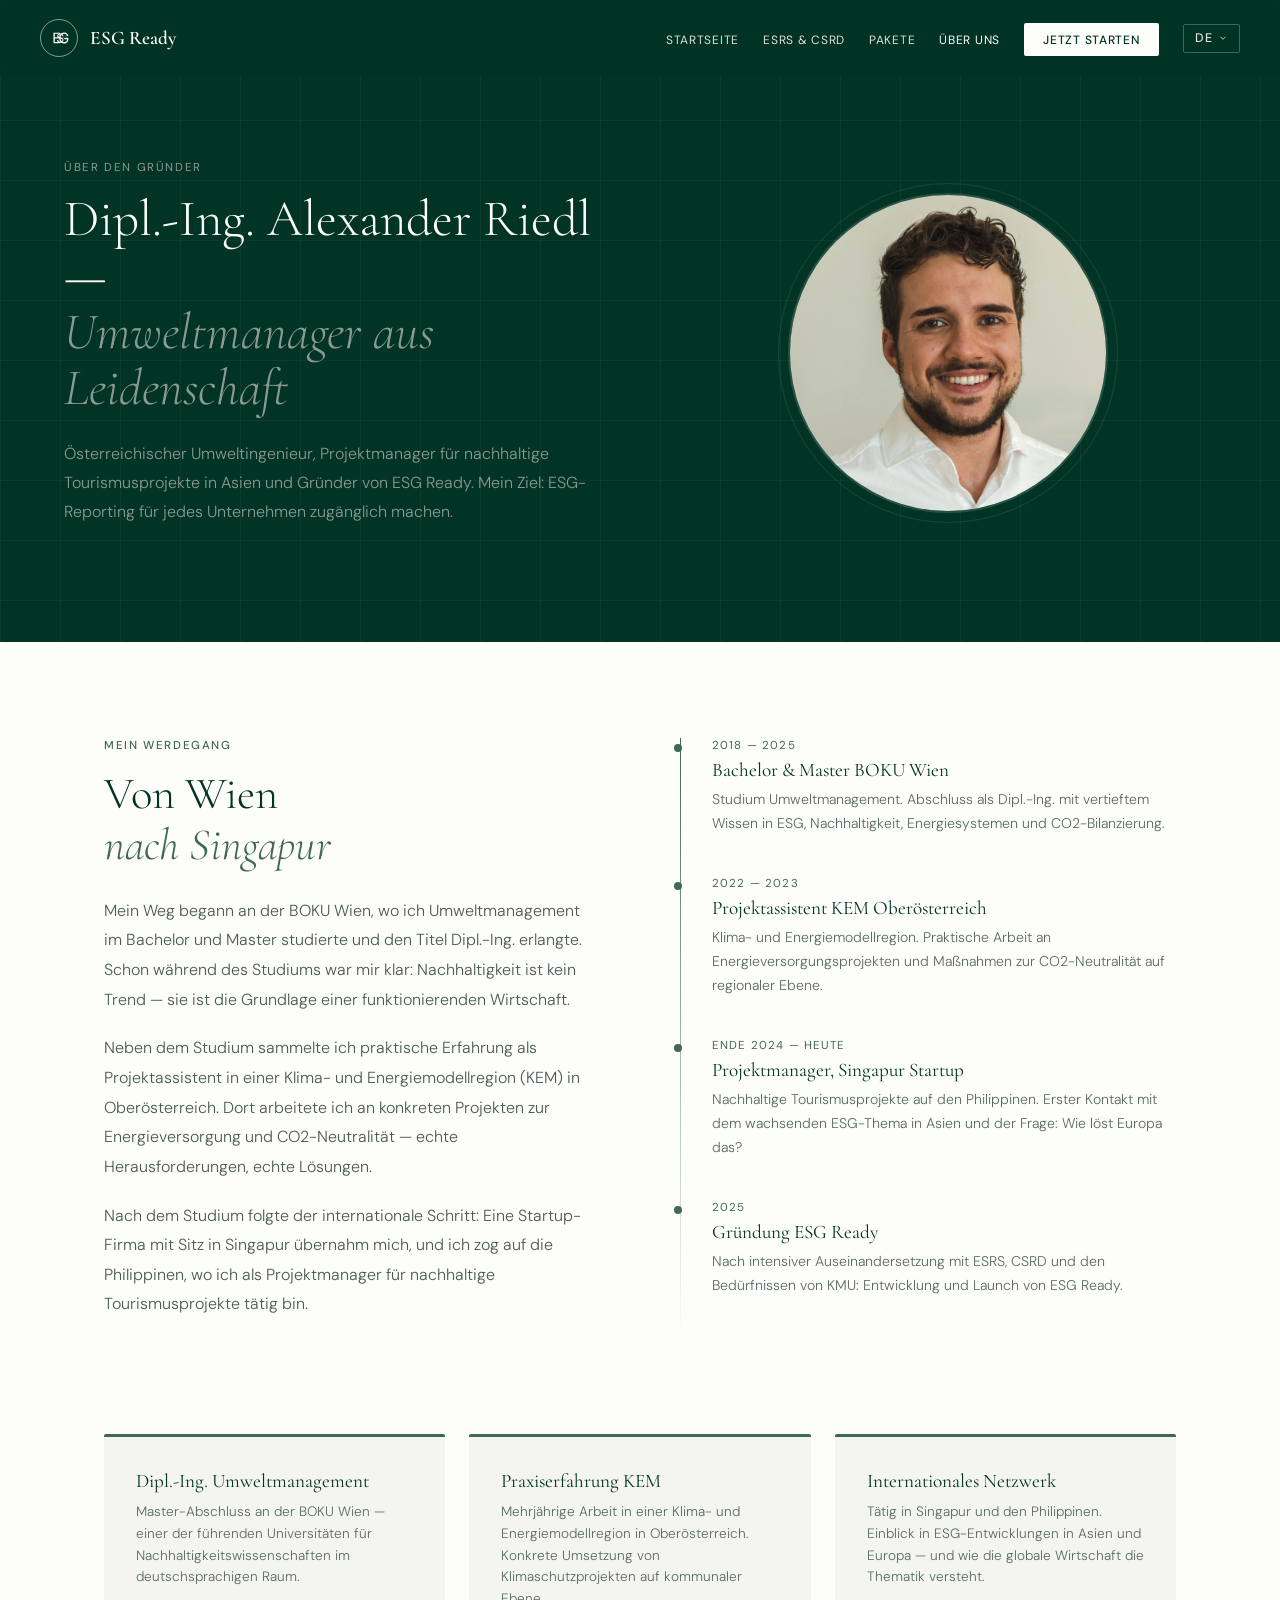
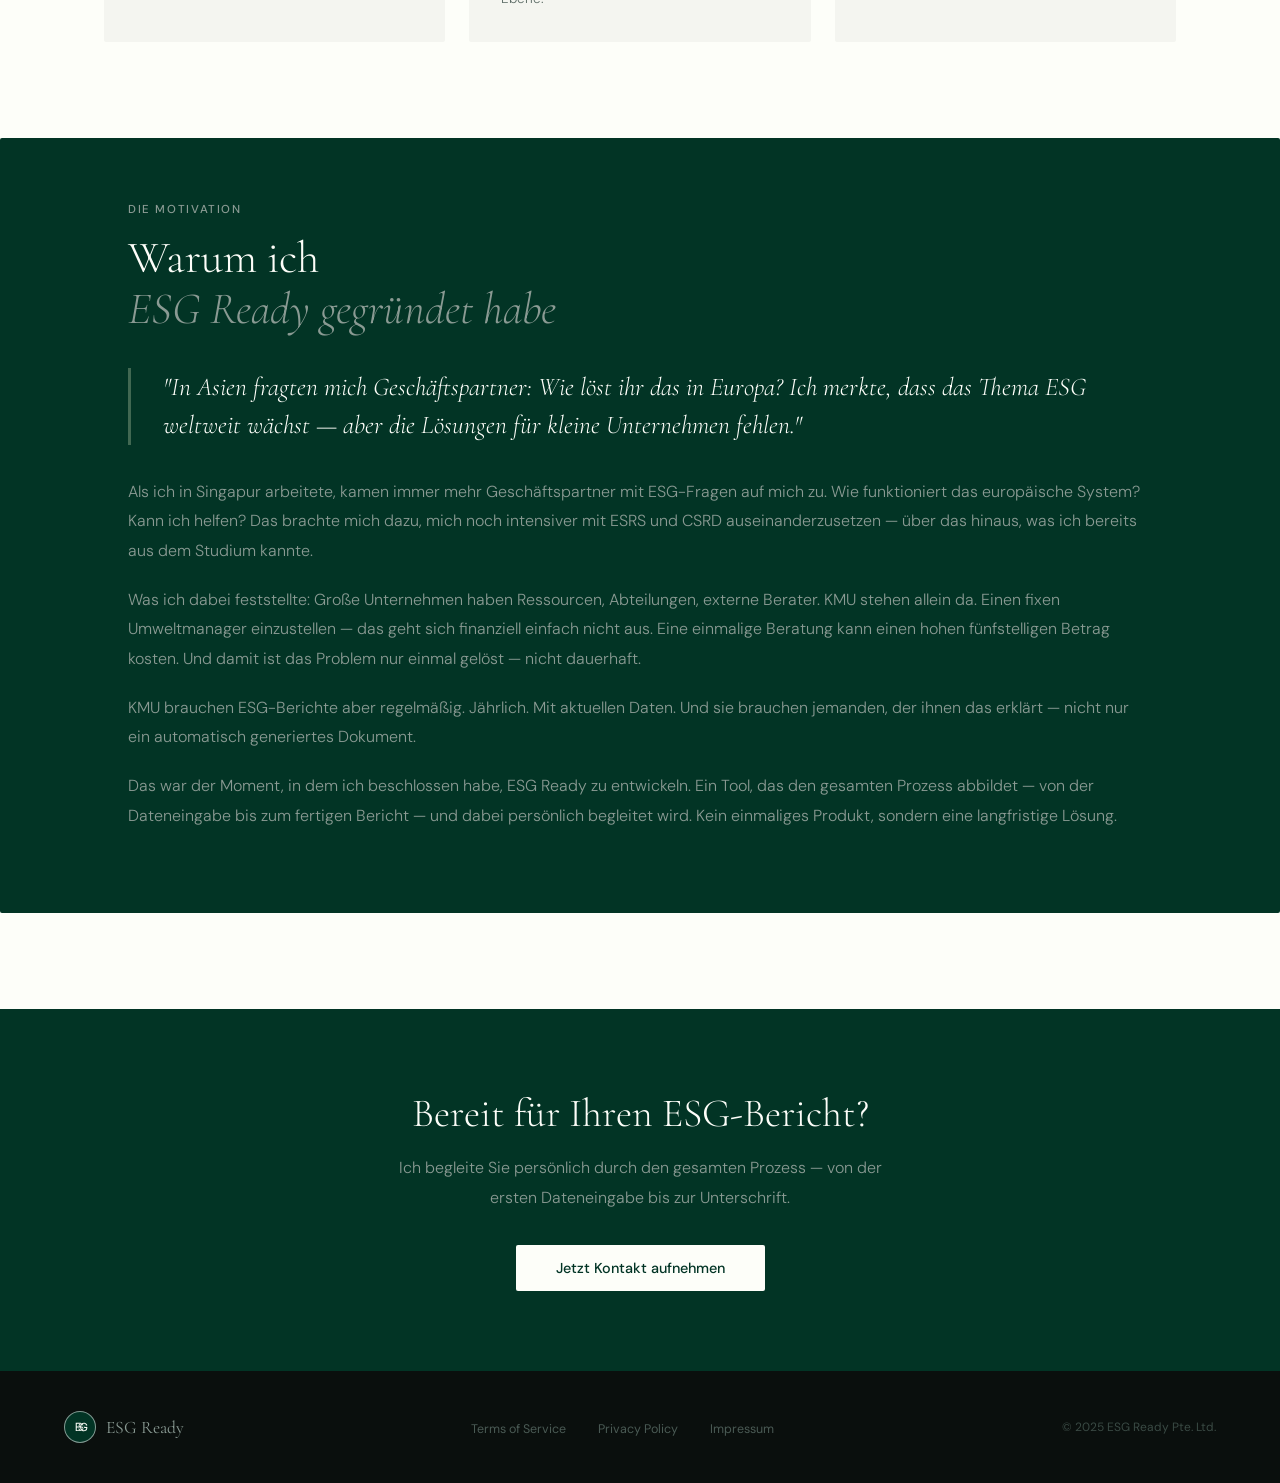
==== about.html @ 1d1123ef "Update about.html" ====
<!DOCTYPE html>
<html lang="de">
<head>
    <meta charset="UTF-8">
    <meta name="viewport" content="width=device-width, initial-scale=1.0">
    <title>Über uns — ESG Ready</title>
    <link rel="preconnect" href="https://fonts.googleapis.com">
    <link rel="preconnect" href="https://fonts.gstatic.com" crossorigin>
    <link href="https://fonts.googleapis.com/css2?family=Cormorant+Garamond:ital,wght@0,300;0,400;0,600;1,300;1,400&family=DM+Sans:wght@300;400;500&display=swap" rel="stylesheet">
    <style>
        :root { --deep: #023425; --mid: #416852; --sage: #8a9a93; --cream: #fdfef9; --light: #dfe1d6; --black: #0a0f0d; }
        *, *::before, *::after { margin: 0; padding: 0; box-sizing: border-box; }
        html { scroll-behavior: smooth; }
        body { font-family: 'DM Sans', sans-serif; background-color: var(--cream); color: var(--black); overflow-x: hidden; }
        nav { position: fixed; top: 0; left: 0; right: 0; z-index: 100; padding: 1.2rem 2.5rem; display: flex; align-items: center; justify-content: space-between; background: rgba(2,52,37,0.97); backdrop-filter: blur(12px); }
        .nav-logo { display: flex; align-items: center; gap: 0.75rem; text-decoration: none; }
        .nav-logo img { width: 38px; height: 38px; border-radius: 50%; border: 1.5px solid rgba(255,255,255,0.5); }
        .nav-logo-text { font-family: 'Cormorant Garamond', serif; font-size: 1.2rem; font-weight: 600; color: var(--cream); }
        .nav-links { display: flex; align-items: center; gap: 1.5rem; list-style: none; }
        .nav-links a { font-size: 0.75rem; color: var(--light); text-decoration: none; letter-spacing: 0.06em; text-transform: uppercase; transition: color 0.2s; }
        .nav-links a:hover, .nav-links a.active { color: var(--cream); }
        .nav-cta { background: var(--cream) !important; color: var(--deep) !important; padding: 0.55rem 1.2rem !important; border-radius: 2px !important; font-weight: 500 !important; }

        .lang-switcher { position: relative; display: flex; align-items: center; }
        .lang-dropdown { display: flex; align-items: center; gap: 0.3rem; border: 1px solid rgba(253,254,249,0.25); color: var(--light); font-size: 0.78rem; font-weight: 500; letter-spacing: 0.08em; padding: 0.35rem 0.7rem; border-radius: 2px; cursor: pointer; transition: all 0.2s; user-select: none; position: relative; }
        .lang-dropdown:hover { border-color: var(--cream); color: var(--cream); }
        .lang-menu { display: none; position: absolute; top: calc(100% + 0.5rem); right: 0; background: #023425; border: 1px solid rgba(253,254,249,0.15); border-radius: 2px; list-style: none; min-width: 130px; z-index: 200; overflow: hidden; }
        .lang-menu.open { display: block; }
        .lang-menu li { padding: 0.6rem 1rem; font-size: 0.78rem; color: var(--light); cursor: pointer; transition: background 0.15s; letter-spacing: 0.04em; }
        .lang-menu li:hover { background: rgba(253,254,249,0.08); color: var(--cream); }
        
        .hero { background: var(--deep); padding: 10rem 4rem 6rem; position: relative; overflow: hidden; }
        .hero::before { content: ''; position: absolute; inset: 0; background-image: linear-gradient(rgba(253,254,249,0.04) 1px, transparent 1px), linear-gradient(90deg, rgba(253,254,249,0.04) 1px, transparent 1px); background-size: 60px 60px; }
        .hero-inner { max-width: 1200px; margin: 0 auto; position: relative; z-index: 1; display: grid; grid-template-columns: 1fr 1fr; gap: 5rem; align-items: center; }
        .hero-tag { font-size: 0.72rem; letter-spacing: 0.14em; text-transform: uppercase; color: var(--sage); margin-bottom: 1rem; display: block; }
        .hero-h1 { font-family: 'Cormorant Garamond', serif; font-size: clamp(2.5rem, 4vw, 4rem); font-weight: 300; color: var(--cream); line-height: 1.1; margin-bottom: 1.5rem; }
        .hero-h1 em { font-style: italic; color: var(--sage); }
        .hero-sub { font-size: 1rem; font-weight: 300; color: var(--sage); line-height: 1.8; }
        .hero-photo { position: relative; display: flex; justify-content: center; }
        .hero-photo img { width: 320px; height: 320px; border-radius: 50%; object-fit: cover; object-position: center top; filter: brightness(1.1) contrast(0.95); border: 2px solid rgba(253,254,249,0.15); }
        .hero-photo::before { content: ''; position: absolute; width: 340px; height: 340px; border-radius: 50%; border: 1px solid rgba(65,104,82,0.4); top: 50%; left: 50%; transform: translate(-50%, -50%); }

        .content { max-width: 1200px; margin: 0 auto; padding: 6rem 4rem; }
        .section-tag { font-size: 0.72rem; letter-spacing: 0.14em; text-transform: uppercase; color: var(--mid); font-weight: 500; margin-bottom: 1rem; display: block; }
        .section-title { font-family: 'Cormorant Garamond', serif; font-size: clamp(2rem, 3.5vw, 3rem); font-weight: 300; line-height: 1.15; color: var(--deep); margin-bottom: 1.5rem; }
        .section-title em { font-style: italic; color: var(--mid); }
        p { font-size: 1rem; font-weight: 300; color: #4a5a54; line-height: 1.85; margin-bottom: 1.2rem; }

        .story-grid { display: grid; grid-template-columns: 1fr 1fr; gap: 5rem; align-items: start; margin-bottom: 6rem; }
        .timeline { position: relative; padding-left: 2rem; }
        .timeline::before { content: ''; position: absolute; left: 0; top: 0; bottom: 0; width: 1px; background: linear-gradient(to bottom, var(--mid), transparent); }
        .timeline-item { position: relative; margin-bottom: 2.5rem; }
        .timeline-item::before { content: ''; position: absolute; left: -2.35rem; top: 0.4rem; width: 8px; height: 8px; border-radius: 50%; background: var(--mid); }
        .timeline-year { font-size: 0.72rem; letter-spacing: 0.1em; text-transform: uppercase; color: var(--mid); margin-bottom: 0.3rem; }
        .timeline-title { font-family: 'Cormorant Garamond', serif; font-size: 1.2rem; font-weight: 400; color: var(--deep); margin-bottom: 0.4rem; }
        .timeline-p { font-size: 0.88rem; font-weight: 300; color: #5a6a64; line-height: 1.7; margin-bottom: 0; }

        .motivation-block { background: var(--deep); padding: 4rem; border-radius: 2px; margin-bottom: 6rem; }
        .motivation-block .section-title { color: var(--cream); }
        .motivation-block .section-title em { color: var(--sage); }
        .motivation-block p { color: var(--sage); }
        .motivation-quote { font-family: 'Cormorant Garamond', serif; font-size: 1.6rem; font-weight: 300; font-style: italic; color: var(--cream); line-height: 1.5; border-left: 3px solid var(--mid); padding-left: 2rem; margin: 2rem 0; }

        .credentials-grid { display: grid; grid-template-columns: repeat(3, 1fr); gap: 1.5rem; margin-top: 4rem; }
        .credential-card { background: #f4f5f0; padding: 2rem; border-radius: 2px; border-top: 3px solid var(--mid); }
        .credential-card h3 { font-family: 'Cormorant Garamond', serif; font-size: 1.2rem; font-weight: 400; color: var(--deep); margin-bottom: 0.5rem; }
        .credential-card p { font-size: 0.85rem; color: #5a6a64; line-height: 1.6; margin-bottom: 0; }

        .cta-block { background: var(--deep); padding: 5rem 4rem; text-align: center; }
        .cta-block h2 { font-family: 'Cormorant Garamond', serif; font-size: 2.5rem; font-weight: 300; color: var(--cream); margin-bottom: 1rem; }
        .cta-block p { color: var(--sage); font-size: 1rem; margin-bottom: 2rem; max-width: 500px; margin-left: auto; margin-right: auto; }
        .btn-primary { background: var(--cream); color: var(--deep); padding: 0.9rem 2.5rem; font-size: 0.9rem; font-weight: 500; text-decoration: none; border-radius: 2px; transition: all 0.2s; display: inline-block; }
        .btn-primary:hover { background: var(--light); transform: translateY(-1px); }

        footer { background: var(--black); padding: 2.5rem 4rem; }
        .footer-inner { max-width: 1200px; margin: 0 auto; display: flex; align-items: center; justify-content: space-between; }
        .footer-logo { display: flex; align-items: center; gap: 0.6rem; text-decoration: none; }
        .footer-logo img { width: 32px; height: 32px; border-radius: 50%; border: 1.5px solid rgba(255,255,255,0.5); background: var(--deep); padding: 1px; }
        .footer-logo-text { font-family: 'Cormorant Garamond', serif; font-size: 1.1rem; color: var(--sage); }
        .footer-links { display: flex; gap: 2rem; list-style: none; }
        .footer-links a { font-size: 0.78rem; color: #4a5a54; text-decoration: none; transition: color 0.2s; }
        .footer-links a:hover { color: var(--sage); }
        .footer-copy { font-size: 0.75rem; color: #3a4a44; }

        .fade-up { opacity: 0; transform: translateY(30px); transition: opacity 0.7s ease, transform 0.7s ease; }
        .fade-up.visible { opacity: 1; transform: translateY(0); }

        @media (max-width: 900px) {
            nav { padding: 1rem 1.5rem; } .nav-links { display: none; }
            .hero { padding: 8rem 2rem 4rem; } .hero-inner { grid-template-columns: 1fr; }
            .hero-photo { display: none; }
            .content { padding: 4rem 2rem; } .story-grid { grid-template-columns: 1fr; gap: 3rem; }
            .credentials-grid { grid-template-columns: 1fr; }
            .motivation-block { padding: 2.5rem 2rem; }
            .cta-block { padding: 4rem 2rem; }
            footer { padding: 2rem; } .footer-inner { flex-direction: column; gap: 1.5rem; text-align: center; }
        }
    </style>
</head>
<body data-page="about">

    <nav>
        <a href="index.html" class="nav-logo">
            <img src="[data-uri]" alt="ESG Ready">
            <span class="nav-logo-text">ESG Ready</span>
        </a>
        <ul class="nav-links">
            <li><a href="index.html" id="nav_home" data-i18n="common.nav_home">Startseite</a></li>
            <li><a href="esrs.html" id="nav_esrs" data-i18n="common.nav_esrs">ESRS &amp; CSRD</a></li>
            <li><a href="packages.html" id="nav_packages" data-i18n="common.nav_packages">Pakete</a></li>
            <li><a href="about.html" class="active" id="nav_about" data-i18n="common.nav_about">Über uns</a></li>
            <li><a href="index.html#contact" class="nav-cta" id="nav_cta" data-i18n="common.nav_cta">Jetzt starten</a></li>
            <li class="lang-switcher">
                <div class="lang-dropdown" onclick="toggleLangMenu(event)">
                    <span id="lang-current">DE</span>
                    <svg width="10" height="10" viewBox="0 0 24 24" fill="none" stroke="currentColor" stroke-width="2">
                        <polyline points="6 9 12 15 18 9"/>
                    </svg>
                    <ul class="lang-menu" id="lang-menu">
                        <li onclick="setLang('de')">DE — Deutsch</li>
                        <li onclick="setLang('en')">EN — English</li>
                        <li onclick="setLang('fr')">FR — Français</li>
                        <li onclick="setLang('it')">IT — Italiano</li>
                    </ul>
                </div>
            </li>
        </ul>
    </nav>

    <div class="hero">
        <div class="hero-inner">
            <div>
                <span class="hero-tag" data-i18n="about.hero_tag">Über den Gründer</span>
                <h1 class="hero-h1" data-i18n="about.hero_h1" data-i18n-mode="html">Dipl.-Ing. Alexander Riedl —<br><em>Umweltmanager aus Leidenschaft</em></h1>
                <p class="hero-sub" data-i18n="about.hero_sub">Österreichischer Umweltingenieur, Projektmanager für nachhaltige Tourismusprojekte in Asien und Gründer von ESG Ready. Mein Ziel: ESG-Reporting für jedes Unternehmen zugänglich machen.</p>
            </div>
            <div class="hero-photo">
                <img src="[data-uri]" alt="Alexander Riedl">
            </div>
        </div>
    </div>

    <div class="content">

        <div class="story-grid fade-up">
            <div>
                <span class="section-tag" data-i18n="about.story_tag">Mein Werdegang</span>
                <h2 class="section-title" data-i18n="about.story_title" data-i18n-mode="html">Von Wien<br><em>nach Singapur</em></h2>
                <p data-i18n="about.story_p1">Mein Weg begann an der BOKU Wien, wo ich Umweltmanagement im Bachelor und Master studierte und den Titel Dipl.-Ing. erlangte. Schon während des Studiums war mir klar: Nachhaltigkeit ist kein Trend — sie ist die Grundlage einer funktionierenden Wirtschaft.</p>
                <p data-i18n="about.story_p2">Neben dem Studium sammelte ich praktische Erfahrung als Projektassistent in einer Klima- und Energiemodellregion (KEM) in Oberösterreich. Dort arbeitete ich an konkreten Projekten zur Energieversorgung und CO2-Neutralität — echte Herausforderungen, echte Lösungen.</p>
                <p data-i18n="about.story_p3">Nach dem Studium folgte der internationale Schritt: Eine Startup-Firma mit Sitz in Singapur übernahm mich, und ich zog auf die Philippinen, wo ich als Projektmanager für nachhaltige Tourismusprojekte tätig bin.</p>
            </div>
        
            <div class="timeline fade-up">
                <div class="timeline-item">
                    <div class="timeline-year" data-i18n="about.tl1_year">2018 — 2025</div>
                    <div class="timeline-title" data-i18n="about.tl1_title">Bachelor & Master BOKU Wien</div>
                    <p class="timeline-p" data-i18n="about.tl1_text">Studium Umweltmanagement. Abschluss als Dipl.-Ing. mit vertieftem Wissen in ESG, Nachhaltigkeit, Energiesystemen und CO2-Bilanzierung.</p>
                </div>
        
                <div class="timeline-item">
                    <div class="timeline-year" data-i18n="about.tl2_year">2022 — 2023</div>
                    <div class="timeline-title" data-i18n="about.tl2_title">Projektassistent KEM Oberösterreich</div>
                    <p class="timeline-p" data-i18n="about.tl2_text">Klima- und Energiemodellregion. Praktische Arbeit an Energieversorgungsprojekten und Maßnahmen zur CO2-Neutralität auf regionaler Ebene.</p>
                </div>
        
                <div class="timeline-item">
                    <div class="timeline-year" data-i18n="about.tl3_year">Ende 2024 — heute</div>
                    <div class="timeline-title" data-i18n="about.tl3_title">Projektmanager, Singapur Startup</div>
                    <p class="timeline-p" data-i18n="about.tl3_text">Nachhaltige Tourismusprojekte auf den Philippinen. Erster Kontakt mit dem wachsenden ESG-Thema in Asien und der Frage: Wie löst Europa das?</p>
                </div>
        
                <div class="timeline-item">
                    <div class="timeline-year" data-i18n="about.tl4_year">2025</div>
                    <div class="timeline-title" data-i18n="about.tl4_title">Gründung ESG Ready</div>
                    <p class="timeline-p" data-i18n="about.tl4_text">Nach intensiver Auseinandersetzung mit ESRS, CSRD und den Bedürfnissen von KMU: Entwicklung und Launch von ESG Ready.</p>
                </div>
            </div>
        </div>
        
        <div class="credentials-grid fade-up">
            <div class="credential-card">
                <h3 data-i18n="about.cred1_title">Dipl.-Ing. Umweltmanagement</h3>
                <p data-i18n="about.cred1_text">Master-Abschluss an der BOKU Wien — einer der führenden Universitäten für Nachhaltigkeitswissenschaften im deutschsprachigen Raum.</p>
            </div>
            <div class="credential-card">
                <h3 data-i18n="about.cred2_title">Praxiserfahrung KEM</h3>
                <p data-i18n="about.cred2_text">Mehrjährige Arbeit in einer Klima- und Energiemodellregion in Oberösterreich. Konkrete Umsetzung von Klimaschutzprojekten auf kommunaler Ebene.</p>
            </div>
            <div class="credential-card">
                <h3 data-i18n="about.cred3_title">Internationales Netzwerk</h3>
                <p data-i18n="about.cred3_text">Tätig in Singapur und den Philippinen. Einblick in ESG-Entwicklungen in Asien und Europa — und wie die globale Wirtschaft die Thematik versteht.</p>
            </div>
        </div>

    </div>

    <div class="motivation-block">
        <div style="max-width: 1200px; margin: 0 auto; padding: 0 4rem;">
            <span class="section-tag" style="color: var(--sage);" data-i18n="about.motivation_tag">Die Motivation</span>
            <h2 class="section-title" data-i18n="about.motivation_title" data-i18n-mode="html">Warum ich<br><em>ESG Ready gegründet habe</em></h2>
            <div class="motivation-quote fade-up" data-i18n="about.motivation_quote">"In Asien fragten mich Geschäftspartner: Wie löst ihr das in Europa? Ich merkte, dass das Thema ESG weltweit wächst — aber die Lösungen für kleine Unternehmen fehlen."</div>
            <p class="fade-up" data-i18n="about.motivation_p1">Als ich in Singapur arbeitete, kamen immer mehr Geschäftspartner mit ESG-Fragen auf mich zu. Wie funktioniert das europäische System? Kann ich helfen? Das brachte mich dazu, mich noch intensiver mit ESRS und CSRD auseinanderzusetzen — über das hinaus, was ich bereits aus dem Studium kannte.</p>
            <p class="fade-up" data-i18n="about.motivation_p2">Was ich dabei feststellte: Große Unternehmen haben Ressourcen, Abteilungen, externe Berater. KMU stehen allein da. Einen fixen Umweltmanager einzustellen — das geht sich finanziell einfach nicht aus. Eine einmalige Beratung kann einen hohen fünfstelligen Betrag kosten. Und damit ist das Problem nur einmal gelöst — nicht dauerhaft.</p>
            <p class="fade-up" data-i18n="about.motivation_p3">KMU brauchen ESG-Berichte aber regelmäßig. Jährlich. Mit aktuellen Daten. Und sie brauchen jemanden, der ihnen das erklärt — nicht nur ein automatisch generiertes Dokument.</p>
            <p class="fade-up" data-i18n="about.motivation_p4">Das war der Moment, in dem ich beschlossen habe, ESG Ready zu entwickeln. Ein Tool, das den gesamten Prozess abbildet — von der Dateneingabe bis zum fertigen Bericht — und dabei persönlich begleitet wird. Kein einmaliges Produkt, sondern eine langfristige Lösung.</p>
        </div>
    </div>

    <div class="cta-block">
        <h2 data-i18n="about.cta_title">Bereit für Ihren ESG-Bericht?</h2>
        <p data-i18n="about.cta_text">Ich begleite Sie persönlich durch den gesamten Prozess — von der ersten Dateneingabe bis zur Unterschrift.</p>
        <a href="index.html#contact" class="btn-primary" data-i18n="about.cta_button">Jetzt Kontakt aufnehmen</a>
    </div>

    <footer>
        <div class="footer-inner">
            <a href="index.html" class="footer-logo">
                <img src="[data-uri]" alt="ESG Ready">
                <span class="footer-logo-text">ESG Ready</span>
            </a>
            <ul class="footer-links">
                <li><a href="#" data-i18n="common.footer_terms">Terms of Service</a></li>
                <li><a href="#" data-i18n="common.footer_privacy">Privacy Policy</a></li>
                <li><a href="#" data-i18n="common.footer_imprint">Impressum</a></li>
            </ul>
            <span class="footer-copy">&copy; 2025 ESG Ready Pte. Ltd.</span>
        </div>
    </footer>

    <script>
    const fadeElements = document.querySelectorAll('.fade-up');
    const observer = new IntersectionObserver((entries) => {
        entries.forEach((entry, index) => {
            if (entry.isIntersecting) {
                setTimeout(() => entry.target.classList.add('visible'), index * 100);
                observer.unobserve(entry.target);
            }
        });
    }, { threshold: 0.05 });

    fadeElements.forEach(el => observer.observe(el));

    setTimeout(() => {
        fadeElements.forEach(el => {
            const r = el.getBoundingClientRect();
            if (r.top < window.innerHeight) el.classList.add('visible');
        });
    }, 100);
</script>

<script src="translations.js"></script>
<script>
    const fadeElements = document.querySelectorAll('.fade-up');
    const observer = new IntersectionObserver((entries) => {
        entries.forEach((entry, index) => {
            if (entry.isIntersecting) {
                setTimeout(() => entry.target.classList.add('visible'), index * 100);
                observer.unobserve(entry.target);
            }
        });
    }, { threshold: 0.05 });

    fadeElements.forEach(el => observer.observe(el));

    setTimeout(() => {
        fadeElements.forEach(el => {
            const r = el.getBoundingClientRect();
            if (r.top < window.innerHeight) el.classList.add('visible');
        });
    }, 100);
</script>

<script src="translations.js"></script>
<script>
    (function () {
        const labels = { de: "DE", en: "EN", fr: "FR", it: "IT" };
    
        function getNestedValue(obj, path) {
            return path.split(".").reduce((acc, key) => {
                if (acc && Object.prototype.hasOwnProperty.call(acc, key)) {
                    return acc[key];
                }
                return undefined;
            }, obj);
        }
    
        function updateLangLabel(lang) {
            const current = document.getElementById("lang-current");
            if (current) current.textContent = labels[lang] || "DE";
        }
    
        function applyTranslations(lang) {
            if (!window.TRANSLATIONS || !window.TRANSLATIONS[lang]) return;
    
            document.documentElement.lang = lang;
            updateLangLabel(lang);
    
            document.querySelectorAll("[data-i18n]").forEach((el) => {
                const key = el.dataset.i18n;
                let value = getNestedValue(window.TRANSLATIONS[lang], key);
    
                if (value === undefined) {
                    value = getNestedValue(window.TRANSLATIONS.de, key);
                }
    
                if (value === undefined) return;
    
                if (el.dataset.i18nMode === "html") {
                    el.innerHTML = value;
                } else {
                    el.textContent = value;
                }
            });
        }
    
        function closeLangMenu() {
            const menu = document.getElementById("lang-menu");
            if (menu) menu.classList.remove("open");
        }
    
        window.toggleLangMenu = function (event) {
            event.stopPropagation();
            const menu = document.getElementById("lang-menu");
            if (menu) menu.classList.toggle("open");
        };
    
        window.setLang = function (lang) {
            localStorage.setItem("siteLang", lang);
            applyTranslations(lang);
            closeLangMenu();
        };
    
        document.addEventListener("click", function () {
            closeLangMenu();
        });
    
        document.addEventListener("DOMContentLoaded", function () {
            const saved = localStorage.getItem("siteLang");
            const lang = saved && window.TRANSLATIONS && window.TRANSLATIONS[saved] ? saved : "de";
            applyTranslations(lang);
        });
    })();
    </script>
    </body>
    </html>
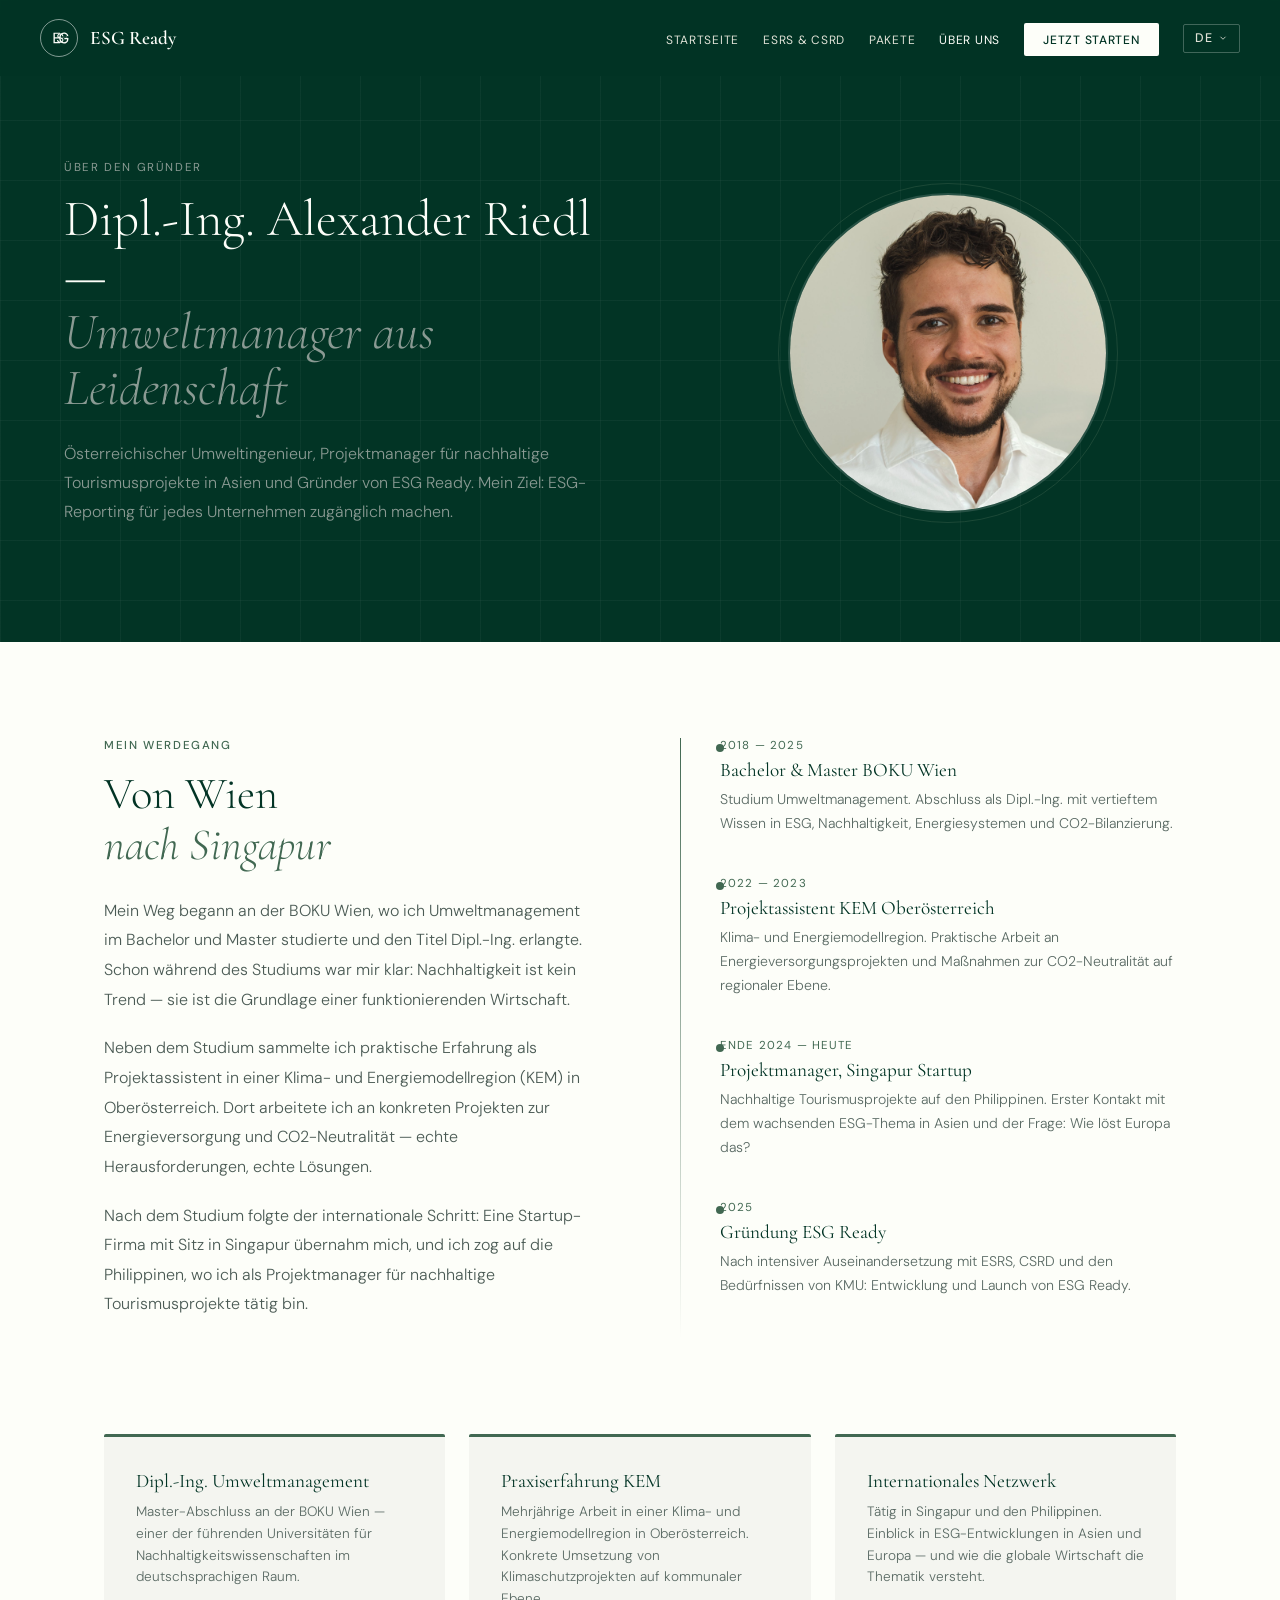
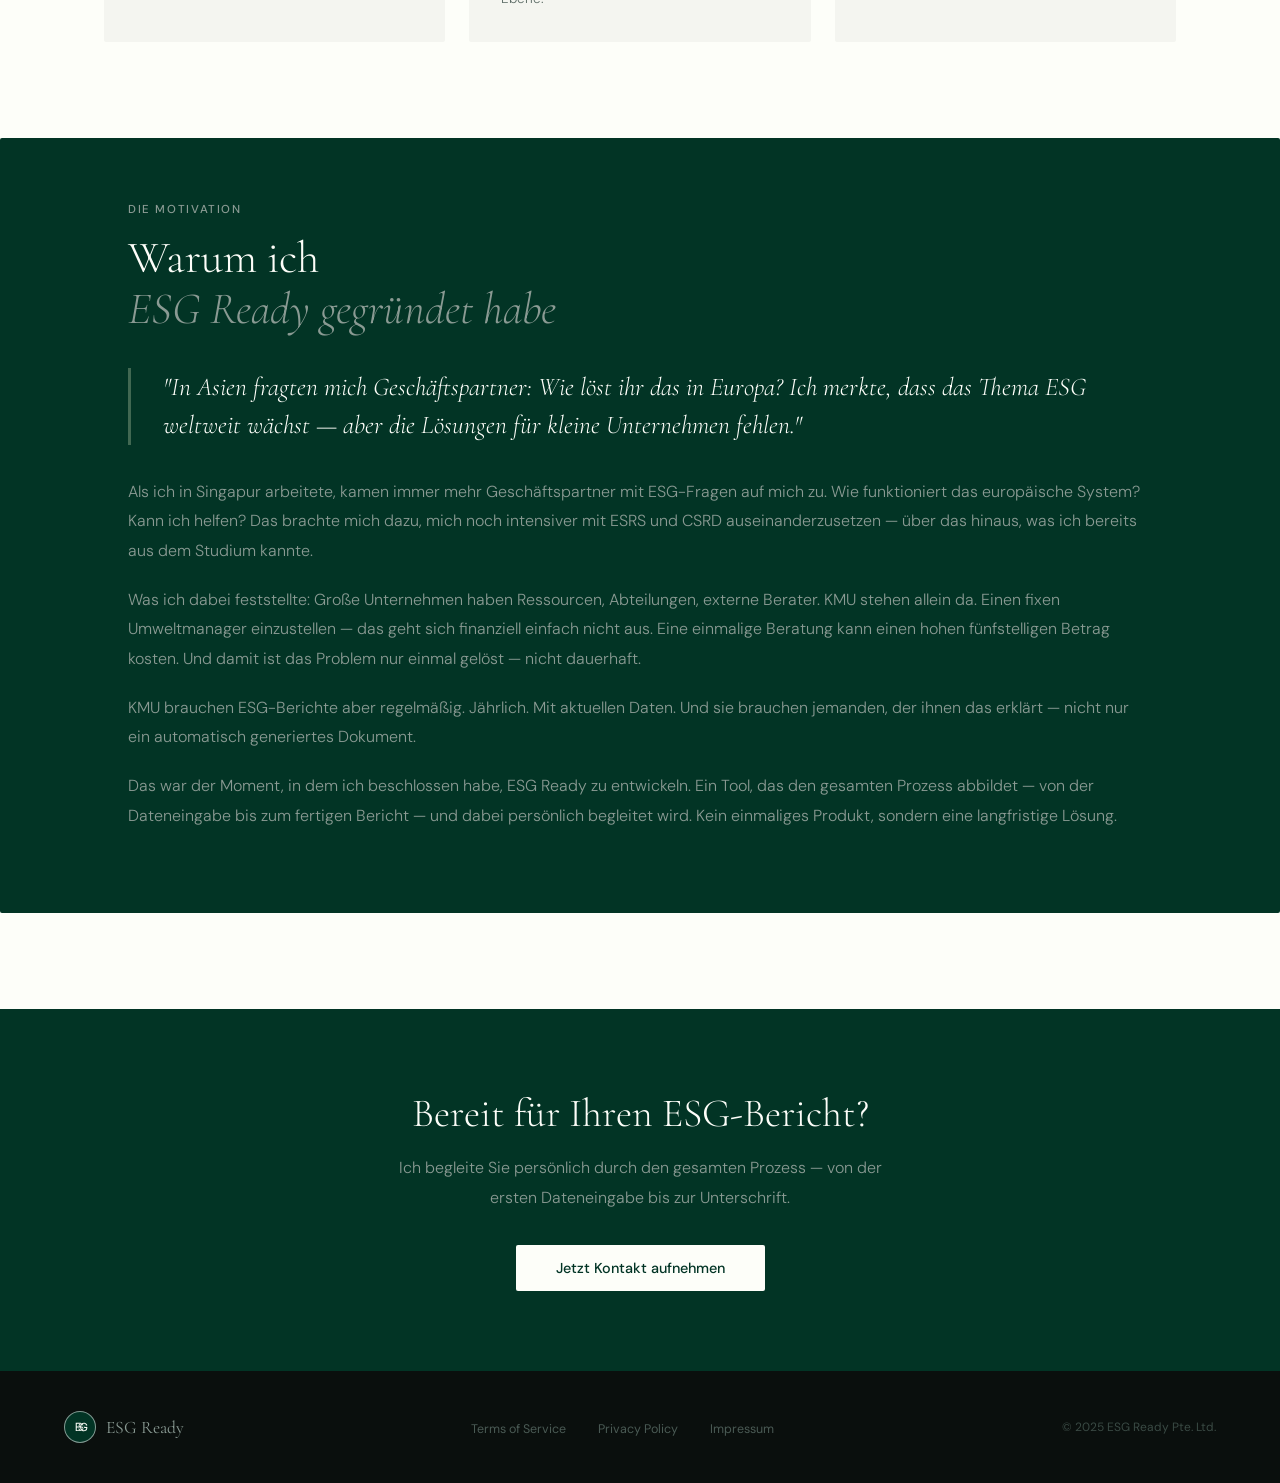
==== commit fb0d52d3: "Update about.html" ====
--- a/about.html
+++ b/about.html
@@ -47,10 +47,10 @@
         p { font-size: 1rem; font-weight: 300; color: #4a5a54; line-height: 1.85; margin-bottom: 1.2rem; }
 
         .story-grid { display: grid; grid-template-columns: 1fr 1fr; gap: 5rem; align-items: start; margin-bottom: 6rem; }
-        .timeline { position: relative; padding-left: 2rem; }
+        .timeline { position: relative; padding-left: 2.5rem; }
         .timeline::before { content: ''; position: absolute; left: 0; top: 0; bottom: 0; width: 1px; background: linear-gradient(to bottom, var(--mid), transparent); }
         .timeline-item { position: relative; margin-bottom: 2.5rem; }
-        .timeline-item::before { content: ''; position: absolute; left: -2.35rem; top: 0.4rem; width: 8px; height: 8px; border-radius: 50%; background: var(--mid); }
+        .timeline-item::before { content: ''; position: absolute; left: 0; top: 0.4rem; width: 8px; height: 8px; border-radius: 50%; background: var(--mid); transform: translateX(-50%); }
         .timeline-year { font-size: 0.72rem; letter-spacing: 0.1em; text-transform: uppercase; color: var(--mid); margin-bottom: 0.3rem; }
         .timeline-title { font-family: 'Cormorant Garamond', serif; font-size: 1.2rem; font-weight: 400; color: var(--deep); margin-bottom: 0.4rem; }
         .timeline-p { font-size: 0.88rem; font-weight: 300; color: #5a6a64; line-height: 1.7; margin-bottom: 0; }
@@ -273,74 +273,140 @@
 
 <script src="translations.js"></script>
 <script>
-    (function () {
-        const labels = { de: "DE", en: "EN", fr: "FR", it: "IT" };
-    
-        function getNestedValue(obj, path) {
-            return path.split(".").reduce((acc, key) => {
-                if (acc && Object.prototype.hasOwnProperty.call(acc, key)) {
-                    return acc[key];
-                }
-                return undefined;
-            }, obj);
-        }
-    
-        function updateLangLabel(lang) {
-            const current = document.getElementById("lang-current");
-            if (current) current.textContent = labels[lang] || "DE";
-        }
-    
-        function applyTranslations(lang) {
-            if (!window.TRANSLATIONS || !window.TRANSLATIONS[lang]) return;
-    
-            document.documentElement.lang = lang;
-            updateLangLabel(lang);
-    
-            document.querySelectorAll("[data-i18n]").forEach((el) => {
-                const key = el.dataset.i18n;
-                let value = getNestedValue(window.TRANSLATIONS[lang], key);
-    
-                if (value === undefined) {
-                    value = getNestedValue(window.TRANSLATIONS.de, key);
-                }
-    
-                if (value === undefined) return;
-    
-                if (el.dataset.i18nMode === "html") {
-                    el.innerHTML = value;
-                } else {
-                    el.textContent = value;
-                }
-            });
-        }
-    
-        function closeLangMenu() {
-            const menu = document.getElementById("lang-menu");
-            if (menu) menu.classList.remove("open");
-        }
-    
-        window.toggleLangMenu = function (event) {
-            event.stopPropagation();
-            const menu = document.getElementById("lang-menu");
-            if (menu) menu.classList.toggle("open");
-        };
-    
-        window.setLang = function (lang) {
-            localStorage.setItem("siteLang", lang);
-            applyTranslations(lang);
-            closeLangMenu();
-        };
-    
-        document.addEventListener("click", function () {
-            closeLangMenu();
-        });
-    
-        document.addEventListener("DOMContentLoaded", function () {
-            const saved = localStorage.getItem("siteLang");
-            const lang = saved && window.TRANSLATIONS && window.TRANSLATIONS[saved] ? saved : "de";
-            applyTranslations(lang);
-        });
-    })();
-    </script>
-    </body>
-    </html>
+    const fadeElements = document.querySelectorAll('.fade-up');
+    const observer = new IntersectionObserver((entries) => {
+        entries.forEach((entry, index) => {
+            if (entry.isIntersecting) {
+                setTimeout(() => entry.target.classList.add('visible'), index * 100);
+                observer.unobserve(entry.target);
+            }
+        });
+    }, { threshold: 0.05 });
+
+    fadeElements.forEach(el => observer.observe(el));
+
+    setTimeout(() => {
+        fadeElements.forEach(el => {
+            const r = el.getBoundingClientRect();
+            if (r.top < window.innerHeight) el.classList.add('visible');
+        });
+    }, 100);
+</script>
+
+<script src="translations.js"></script>
+<script>
+    const fadeElements = document.querySelectorAll('.fade-up');
+    const observer = new IntersectionObserver((entries) => {
+        entries.forEach((entry, index) => {
+            if (entry.isIntersecting) {
+                setTimeout(() => entry.target.classList.add('visible'), index * 100);
+                observer.unobserve(entry.target);
+            }
+        });
+    }, { threshold: 0.05 });
+
+    fadeElements.forEach(el => observer.observe(el));
+
+    setTimeout(() => {
+        fadeElements.forEach(el => {
+            const r = el.getBoundingClientRect();
+            if (r.top < window.innerHeight) el.classList.add('visible');
+        });
+    }, 100);
+</script>
+
+<script src="translations.js"></script>
+<script>
+    const fadeElements = document.querySelectorAll('.fade-up');
+    const observer = new IntersectionObserver((entries) => {
+        entries.forEach((entry, index) => {
+            if (entry.isIntersecting) {
+                setTimeout(() => entry.target.classList.add('visible'), index * 100);
+                observer.unobserve(entry.target);
+            }
+        });
+    }, { threshold: 0.05 });
+
+    fadeElements.forEach(el => observer.observe(el));
+
+    setTimeout(() => {
+        fadeElements.forEach(el => {
+            const r = el.getBoundingClientRect();
+            if (r.top < window.innerHeight) el.classList.add('visible');
+        });
+    }, 100);
+</script>
+
+<script src="translations.js"></script>
+<script>
+(function () {
+    const labels = { de: "DE", en: "EN", fr: "FR", it: "IT" };
+
+    function getNestedValue(obj, path) {
+        return path.split(".").reduce((acc, key) => {
+            if (acc && Object.prototype.hasOwnProperty.call(acc, key)) {
+                return acc[key];
+            }
+            return undefined;
+        }, obj);
+    }
+
+    function updateLangLabel(lang) {
+        const current = document.getElementById("lang-current");
+        if (current) current.textContent = labels[lang] || "DE";
+    }
+
+    function applyTranslations(lang) {
+        if (!window.TRANSLATIONS || !window.TRANSLATIONS[lang]) return;
+
+        document.documentElement.lang = lang;
+        updateLangLabel(lang);
+
+        document.querySelectorAll("[data-i18n]").forEach((el) => {
+            const key = el.dataset.i18n;
+            let value = getNestedValue(window.TRANSLATIONS[lang], key);
+
+            if (value === undefined) {
+                value = getNestedValue(window.TRANSLATIONS.de, key);
+            }
+
+            if (value === undefined) return;
+
+            if (el.dataset.i18nMode === "html") {
+                el.innerHTML = value;
+            } else {
+                el.textContent = value;
+            }
+        });
+    }
+
+    function closeLangMenu() {
+        const menu = document.getElementById("lang-menu");
+        if (menu) menu.classList.remove("open");
+    }
+
+    window.toggleLangMenu = function (event) {
+        event.stopPropagation();
+        const menu = document.getElementById("lang-menu");
+        if (menu) menu.classList.toggle("open");
+    };
+
+    window.setLang = function (lang) {
+        localStorage.setItem("siteLang", lang);
+        applyTranslations(lang);
+        closeLangMenu();
+    };
+
+    document.addEventListener("click", function () {
+        closeLangMenu();
+    });
+
+    document.addEventListener("DOMContentLoaded", function () {
+        const saved = localStorage.getItem("siteLang");
+        const lang = saved && window.TRANSLATIONS && window.TRANSLATIONS[saved] ? saved : "de";
+        applyTranslations(lang);
+    });
+})();
+</script>
+</body>
+</html>
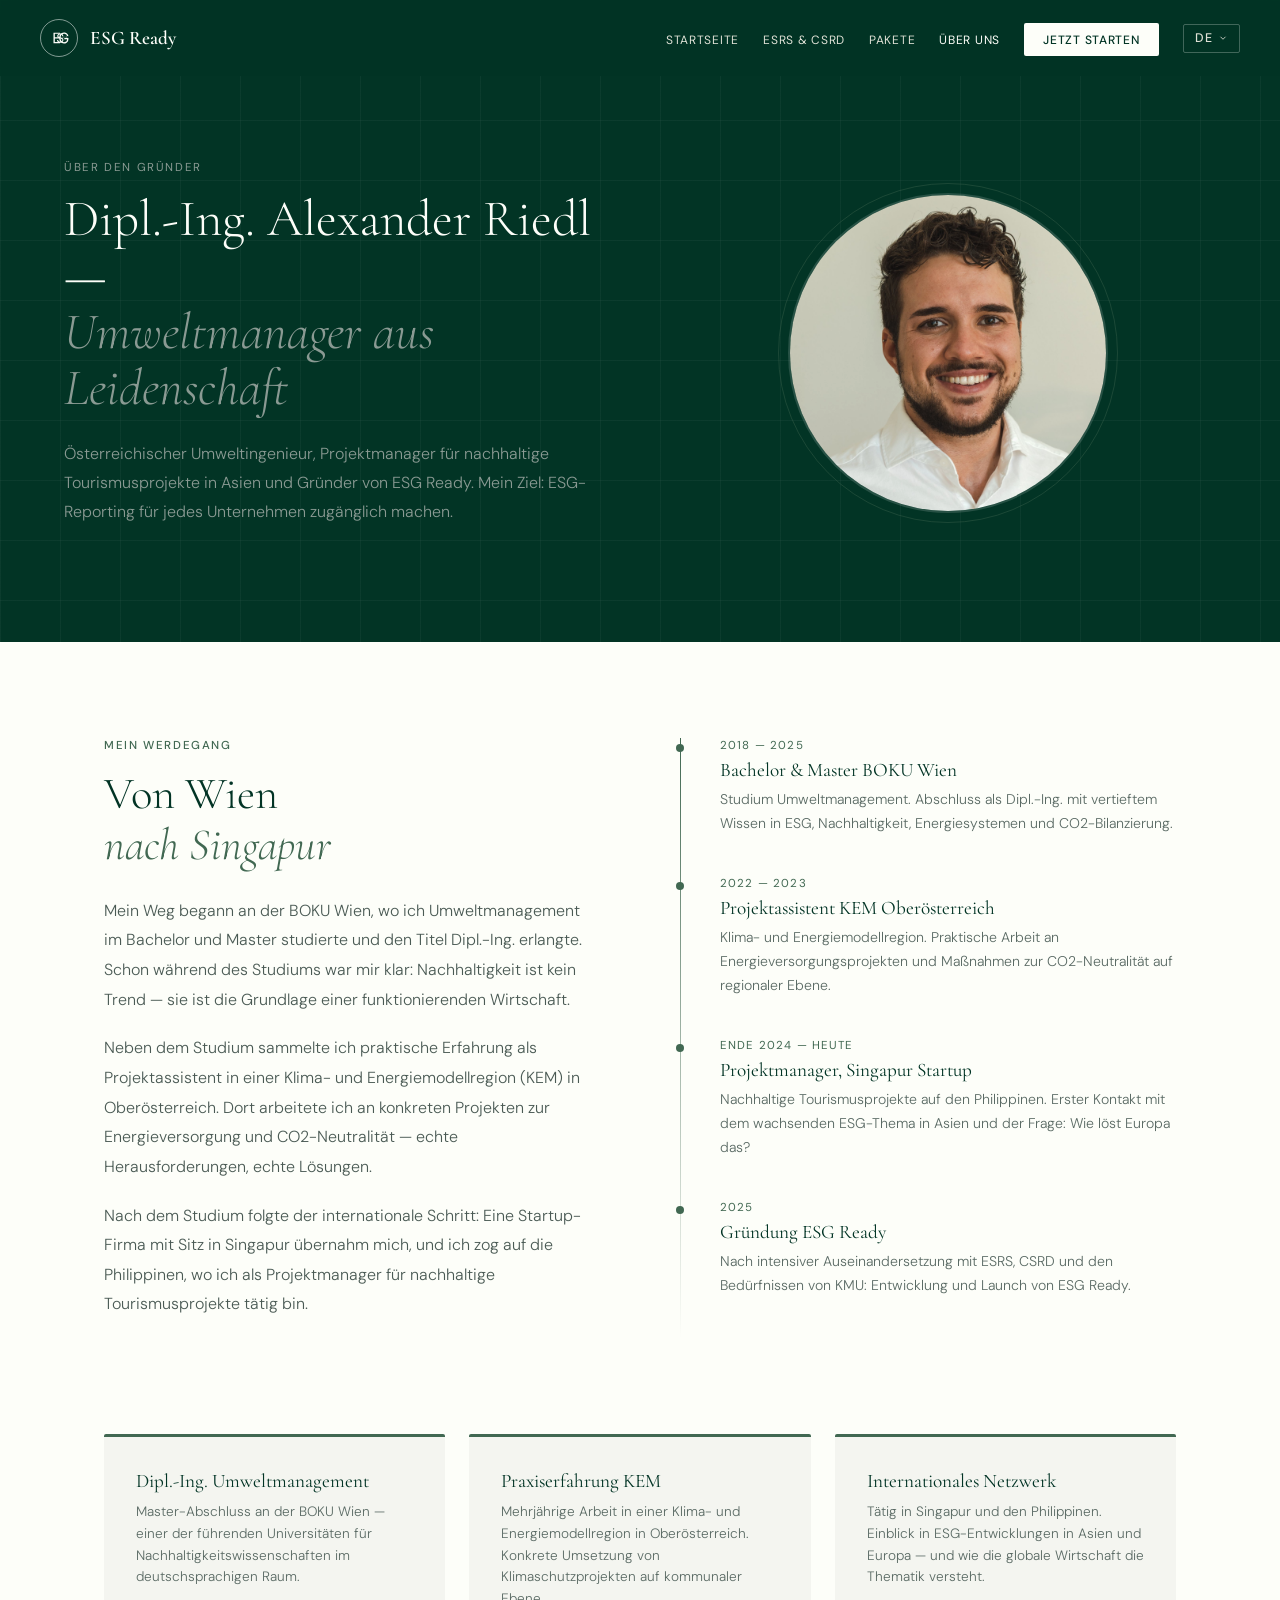
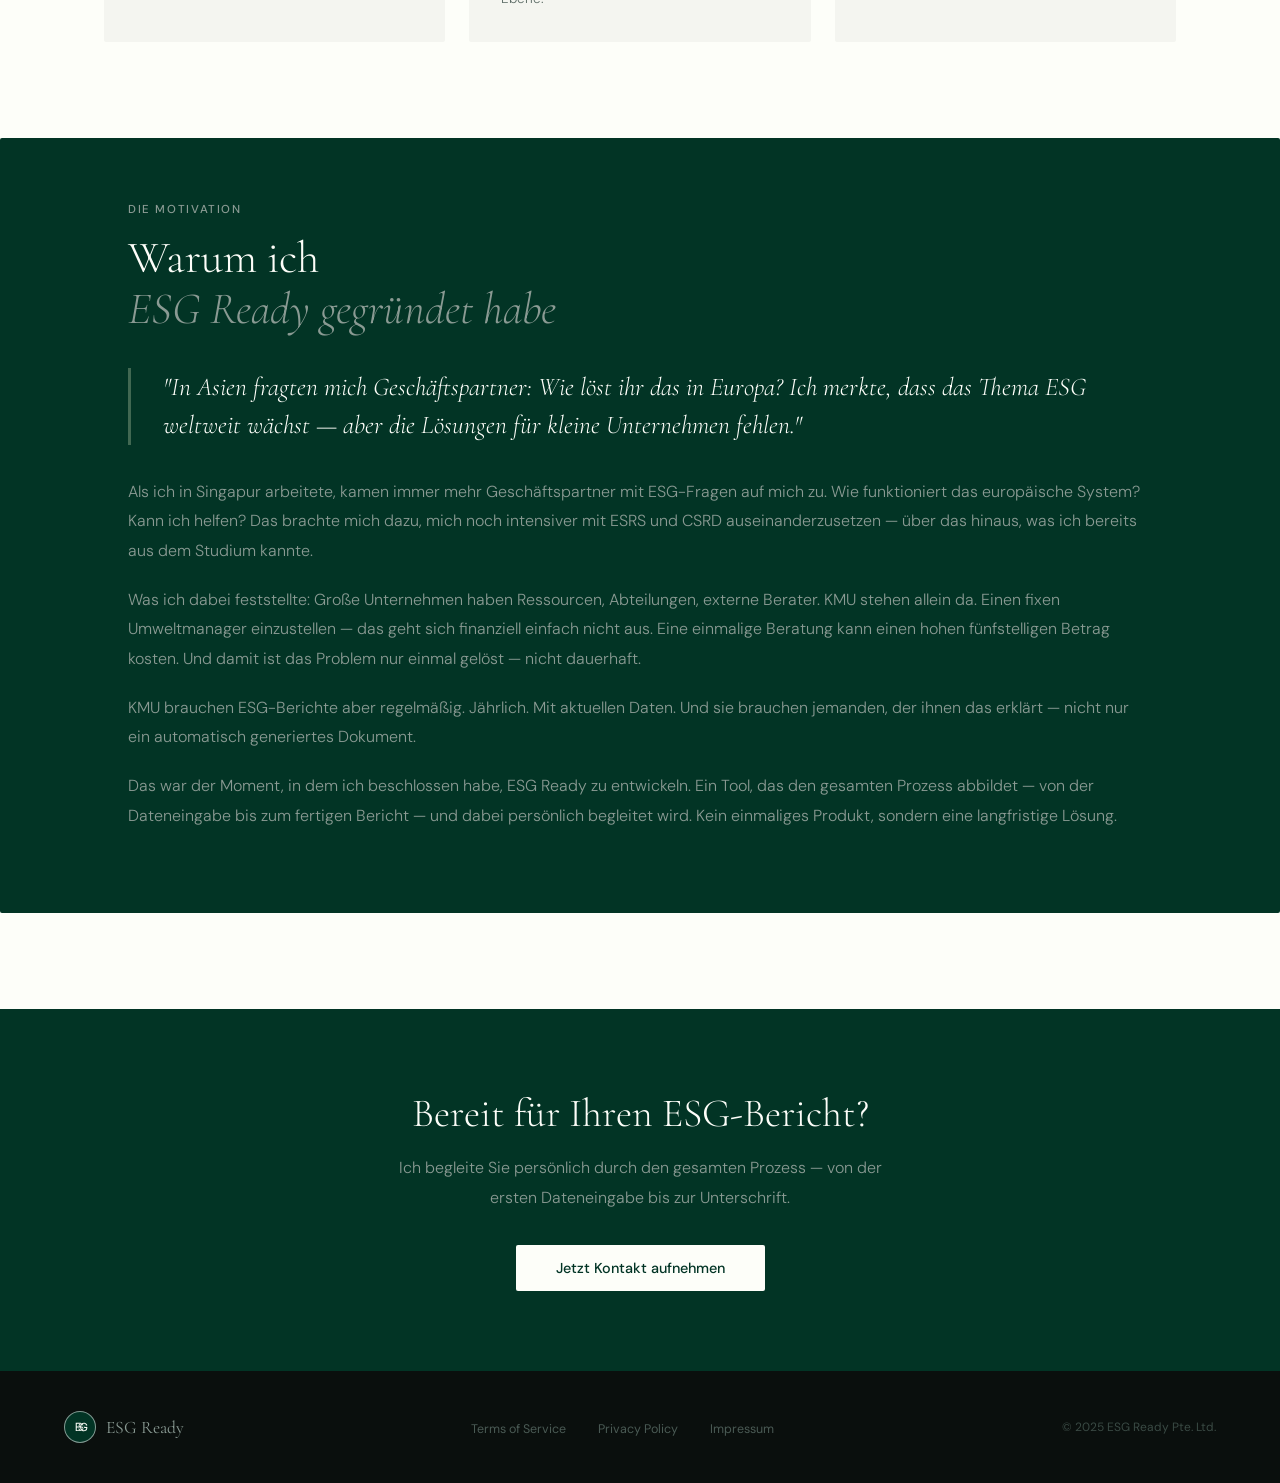
==== commit 9f8074e0: "Update about.html" ====
--- a/about.html
+++ b/about.html
@@ -47,10 +47,36 @@
         p { font-size: 1rem; font-weight: 300; color: #4a5a54; line-height: 1.85; margin-bottom: 1.2rem; }
 
         .story-grid { display: grid; grid-template-columns: 1fr 1fr; gap: 5rem; align-items: start; margin-bottom: 6rem; }
-        .timeline { position: relative; padding-left: 2.5rem; }
-        .timeline::before { content: ''; position: absolute; left: 0; top: 0; bottom: 0; width: 1px; background: linear-gradient(to bottom, var(--mid), transparent); }
-        .timeline-item { position: relative; margin-bottom: 2.5rem; }
-        .timeline-item::before { content: ''; position: absolute; left: 0; top: 0.4rem; width: 8px; height: 8px; border-radius: 50%; background: var(--mid); transform: translateX(-50%); }
+        .timeline {
+            position: relative;
+            padding-left: 2.5rem;
+        }
+        
+        .timeline::before {
+            content: '';
+            position: absolute;
+            left: 0;
+            top: 0;
+            bottom: 0;
+            width: 1px;
+            background: linear-gradient(to bottom, var(--mid), transparent);
+        }
+        
+        .timeline-item {
+            position: relative;
+            margin-bottom: 2.5rem;
+        }
+        
+        .timeline-item::before {
+            content: '';
+            position: absolute;
+            left: calc(-2.5rem - 4px);
+            top: 0.4rem;
+            width: 8px;
+            height: 8px;
+            border-radius: 50%;
+            background: var(--mid);
+        }
         .timeline-year { font-size: 0.72rem; letter-spacing: 0.1em; text-transform: uppercase; color: var(--mid); margin-bottom: 0.3rem; }
         .timeline-title { font-family: 'Cormorant Garamond', serif; font-size: 1.2rem; font-weight: 400; color: var(--deep); margin-bottom: 0.4rem; }
         .timeline-p { font-size: 0.88rem; font-weight: 300; color: #5a6a64; line-height: 1.7; margin-bottom: 0; }
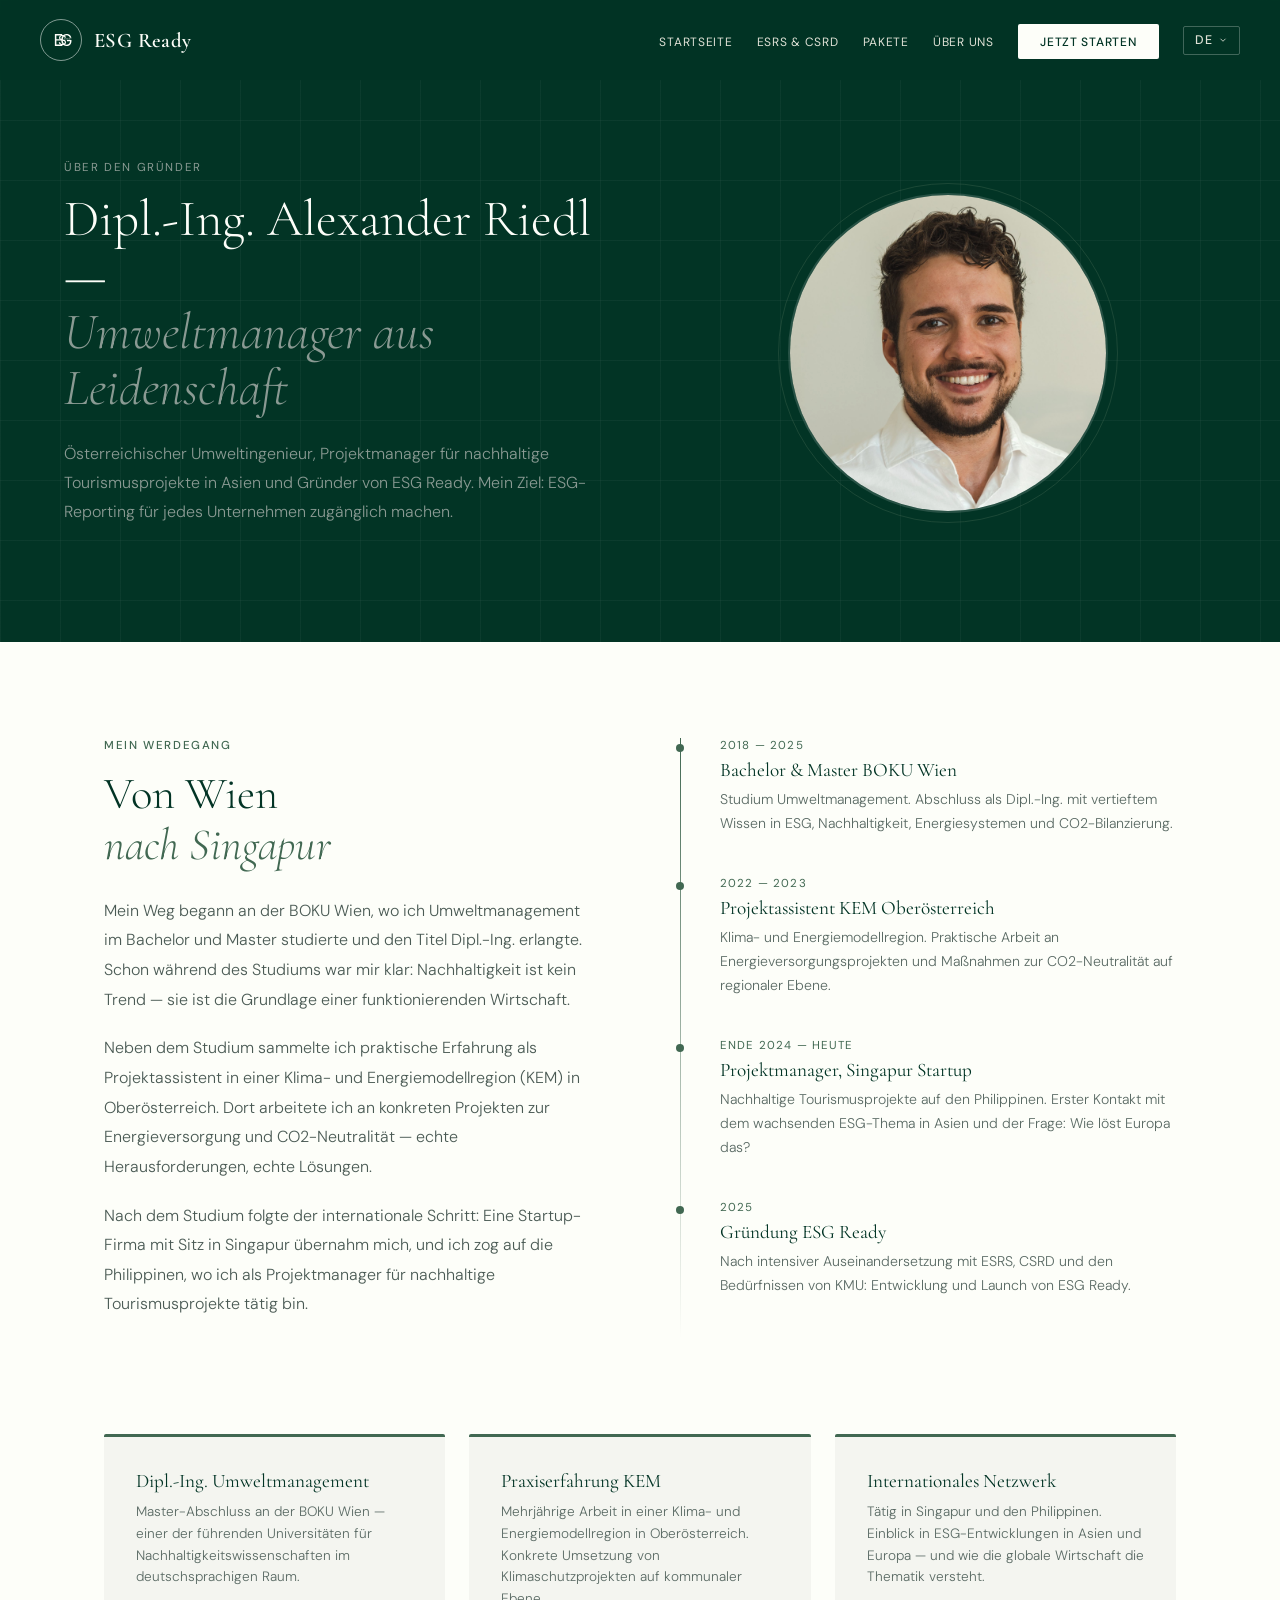
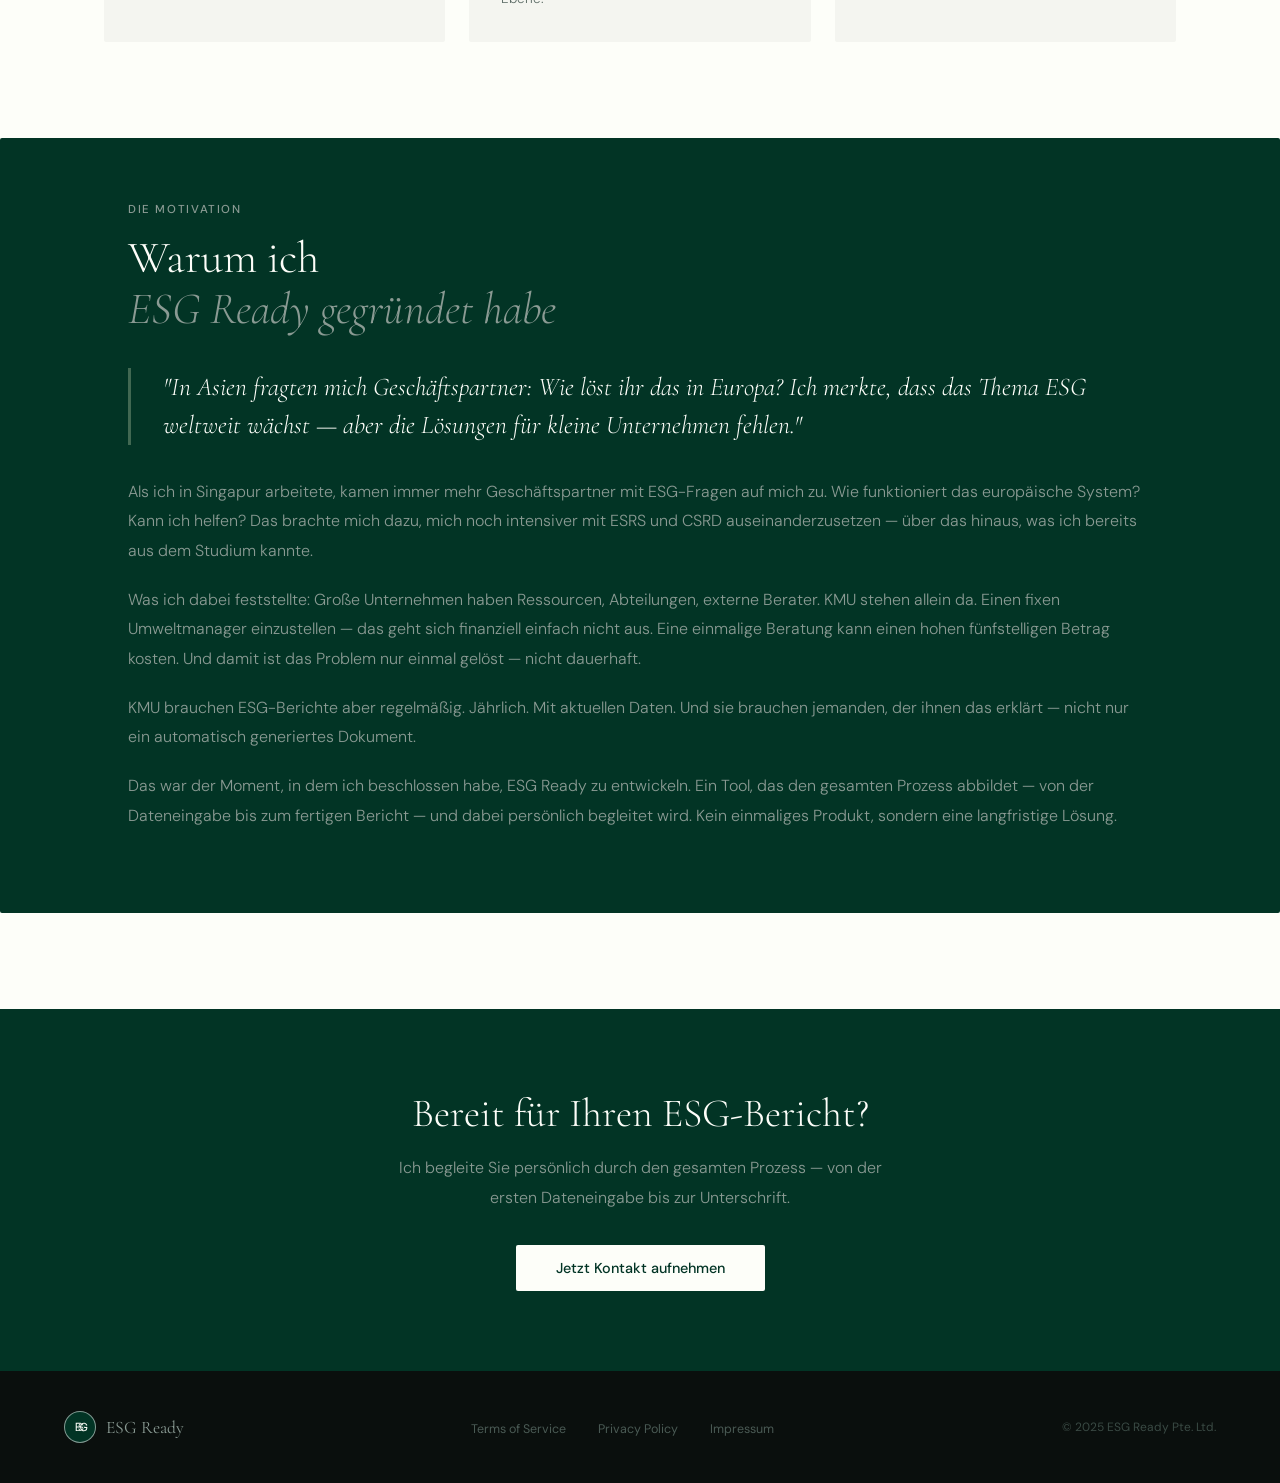
==== commit d77ac5a6: "Update about.html" ====
--- a/about.html
+++ b/about.html
@@ -14,12 +14,33 @@
         body { font-family: 'DM Sans', sans-serif; background-color: var(--cream); color: var(--black); overflow-x: hidden; }
         nav { position: fixed; top: 0; left: 0; right: 0; z-index: 100; padding: 1.2rem 2.5rem; display: flex; align-items: center; justify-content: space-between; background: rgba(2,52,37,0.97); backdrop-filter: blur(12px); }
         .nav-logo { display: flex; align-items: center; gap: 0.75rem; text-decoration: none; }
-        .nav-logo img { width: 38px; height: 38px; border-radius: 50%; border: 1.5px solid rgba(255,255,255,0.5); }
-        .nav-logo-text { font-family: 'Cormorant Garamond', serif; font-size: 1.2rem; font-weight: 600; color: var(--cream); }
+
+        .nav-left { display: flex; align-items: center; gap: 1rem; }
+        
+        .nav-login {
+            font-size: 0.72rem;
+            color: var(--cream);
+            text-decoration: none;
+            letter-spacing: 0.08em;
+            text-transform: uppercase;
+            padding: 0.48rem 0.95rem;
+            border: 1px solid rgba(253,254,249,0.35);
+            border-radius: 2px;
+            transition: all 0.2s;
+            line-height: 1;
+        }
+        
+        .nav-login:hover {
+            border-color: var(--cream);
+            background: rgba(253,254,249,0.08);
+        }
+        
+        .nav-logo img { width: 42px; height: 42px; border-radius: 50%; border: 1.5px solid rgba(255,255,255,0.5); }
+        .nav-logo-text { font-family: 'Cormorant Garamond', serif; font-size: 1.3rem; font-weight: 600; color: var(--cream); letter-spacing: 0.02em; }
         .nav-links { display: flex; align-items: center; gap: 1.5rem; list-style: none; }
-        .nav-links a { font-size: 0.75rem; color: var(--light); text-decoration: none; letter-spacing: 0.06em; text-transform: uppercase; transition: color 0.2s; }
-        .nav-links a:hover, .nav-links a.active { color: var(--cream); }
-        .nav-cta { background: var(--cream) !important; color: var(--deep) !important; padding: 0.55rem 1.2rem !important; border-radius: 2px !important; font-weight: 500 !important; }
+        .nav-links a { font-size: 0.75rem; font-weight: 400; color: var(--light); text-decoration: none; letter-spacing: 0.06em; text-transform: uppercase; transition: color 0.2s; }
+        .nav-links a:hover { color: var(--cream); }
+        .nav-cta { background: var(--cream) !important; color: var(--deep) !important; padding: 0.6rem 1.4rem !important; border-radius: 2px !important; font-weight: 500 !important; }
 
         .lang-switcher { position: relative; display: flex; align-items: center; }
         .lang-dropdown { display: flex; align-items: center; gap: 0.3rem; border: 1px solid rgba(253,254,249,0.25); color: var(--light); font-size: 0.78rem; font-weight: 500; letter-spacing: 0.08em; padding: 0.35rem 0.7rem; border-radius: 2px; cursor: pointer; transition: all 0.2s; user-select: none; position: relative; }
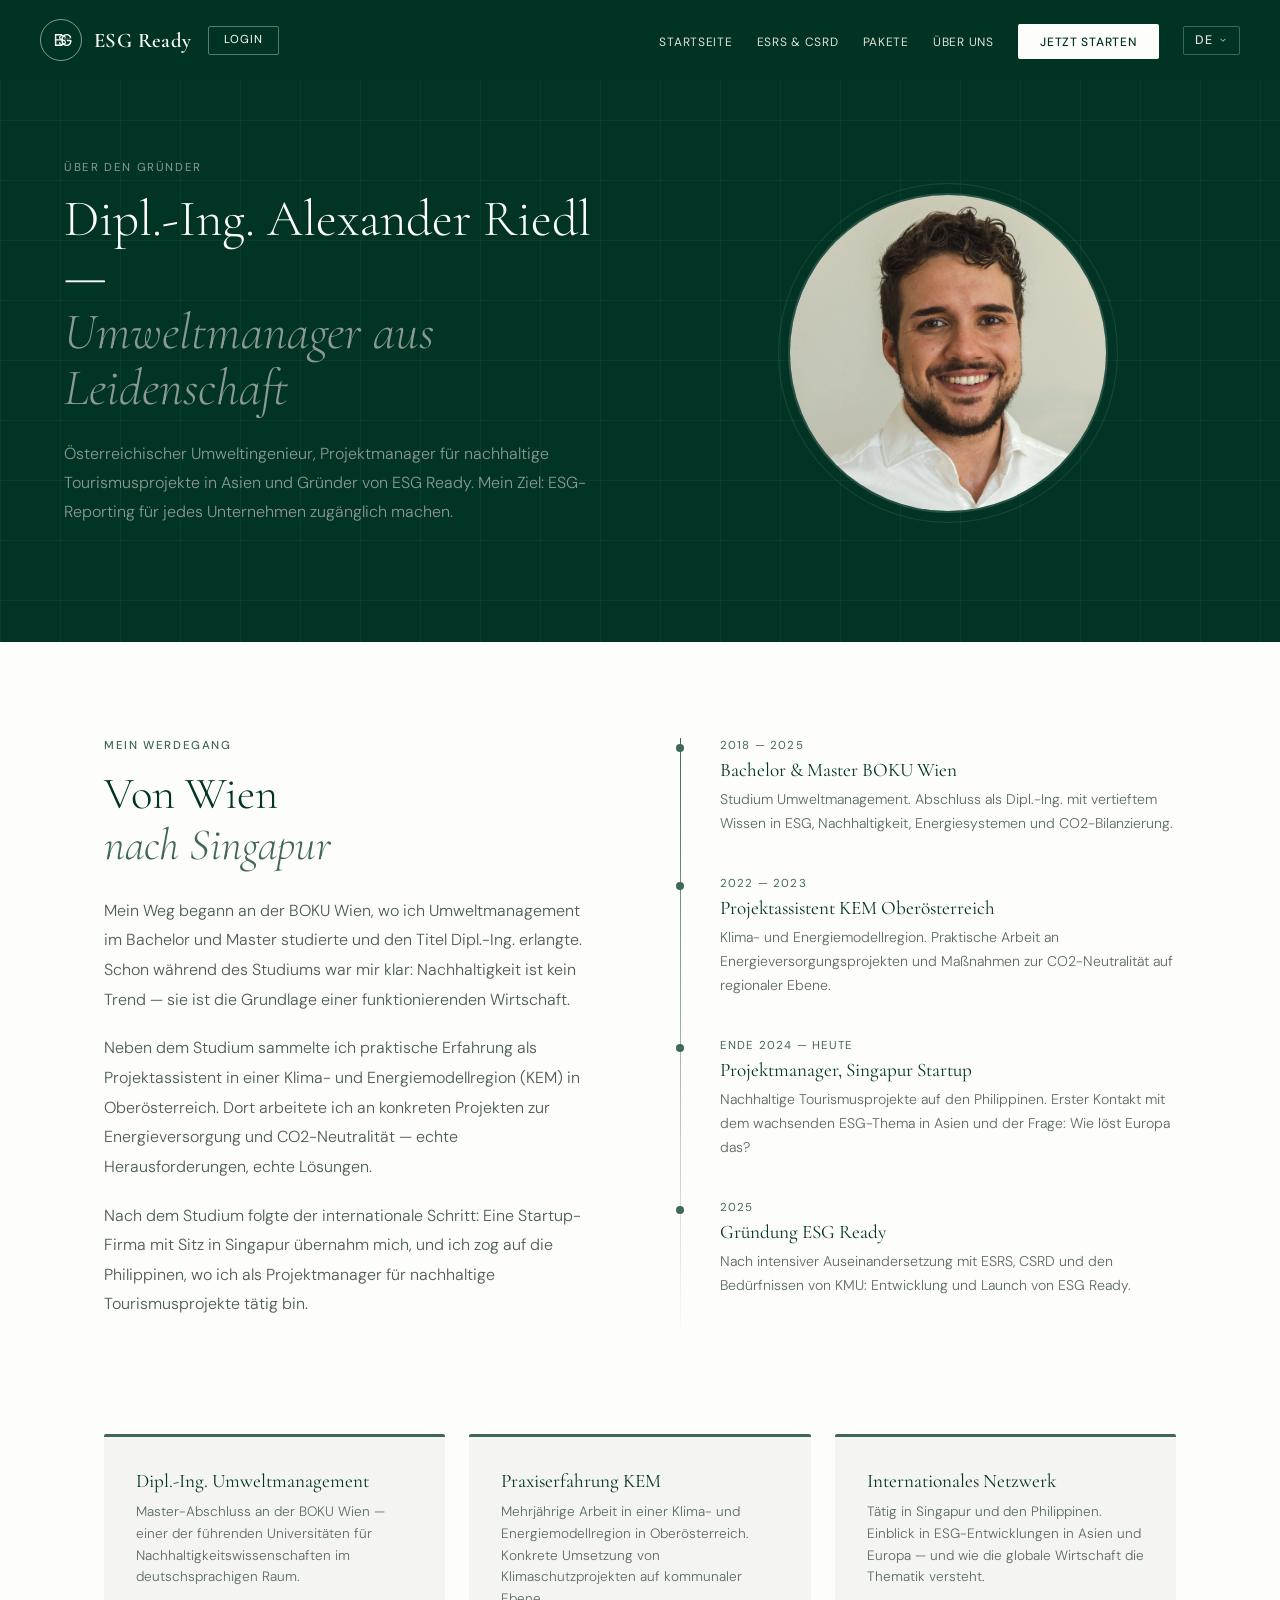
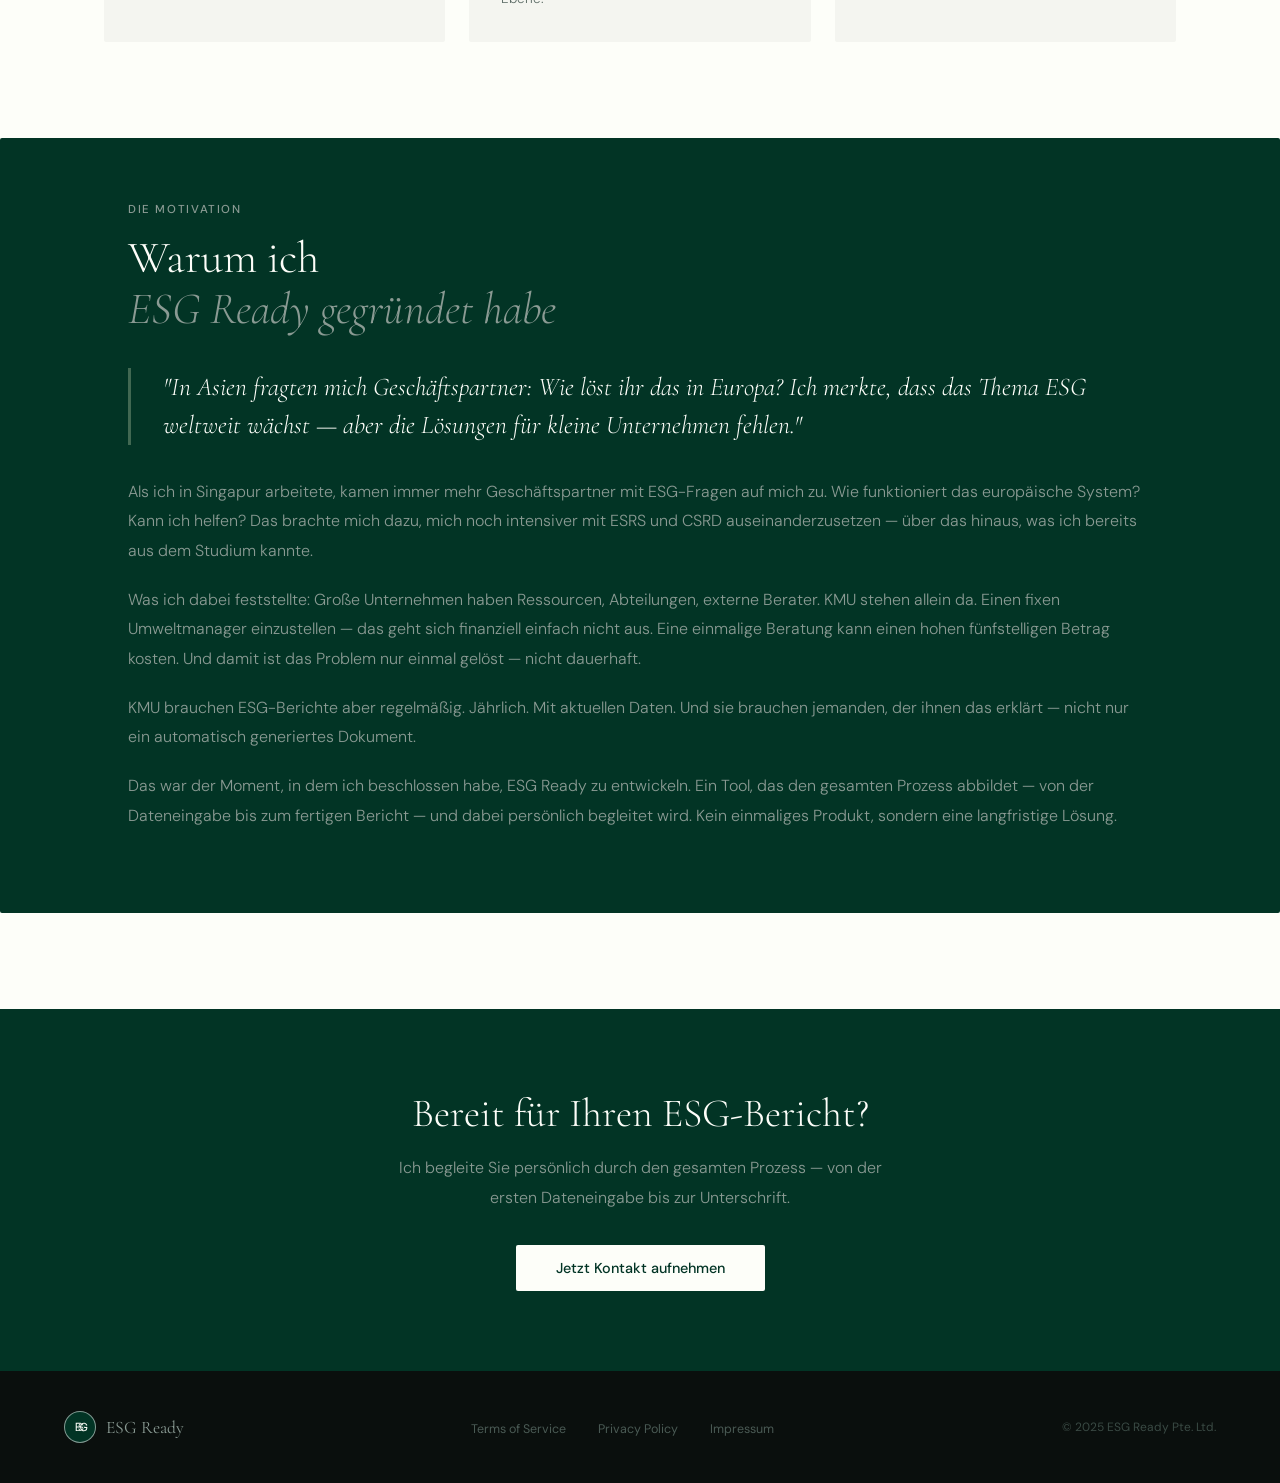
==== commit c457c4c7: "Update about.html" ====
--- a/about.html
+++ b/about.html
@@ -146,12 +146,16 @@
 </head>
 <body data-page="about">
 
-    <nav>
+<nav>
+    <div class="nav-left">
         <a href="index.html" class="nav-logo">
             <img src="[data-uri]" alt="ESG Ready">
             <span class="nav-logo-text">ESG Ready</span>
         </a>
-        <ul class="nav-links">
+        <a href="https://readyforesg.streamlit.app/" class="nav-login" id="nav_login" data-i18n="common.nav_login">Login</a>
+    </div>
+
+    <ul class="nav-links">
             <li><a href="index.html" id="nav_home" data-i18n="common.nav_home">Startseite</a></li>
             <li><a href="esrs.html" id="nav_esrs" data-i18n="common.nav_esrs">ESRS &amp; CSRD</a></li>
             <li><a href="packages.html" id="nav_packages" data-i18n="common.nav_packages">Pakete</a></li>
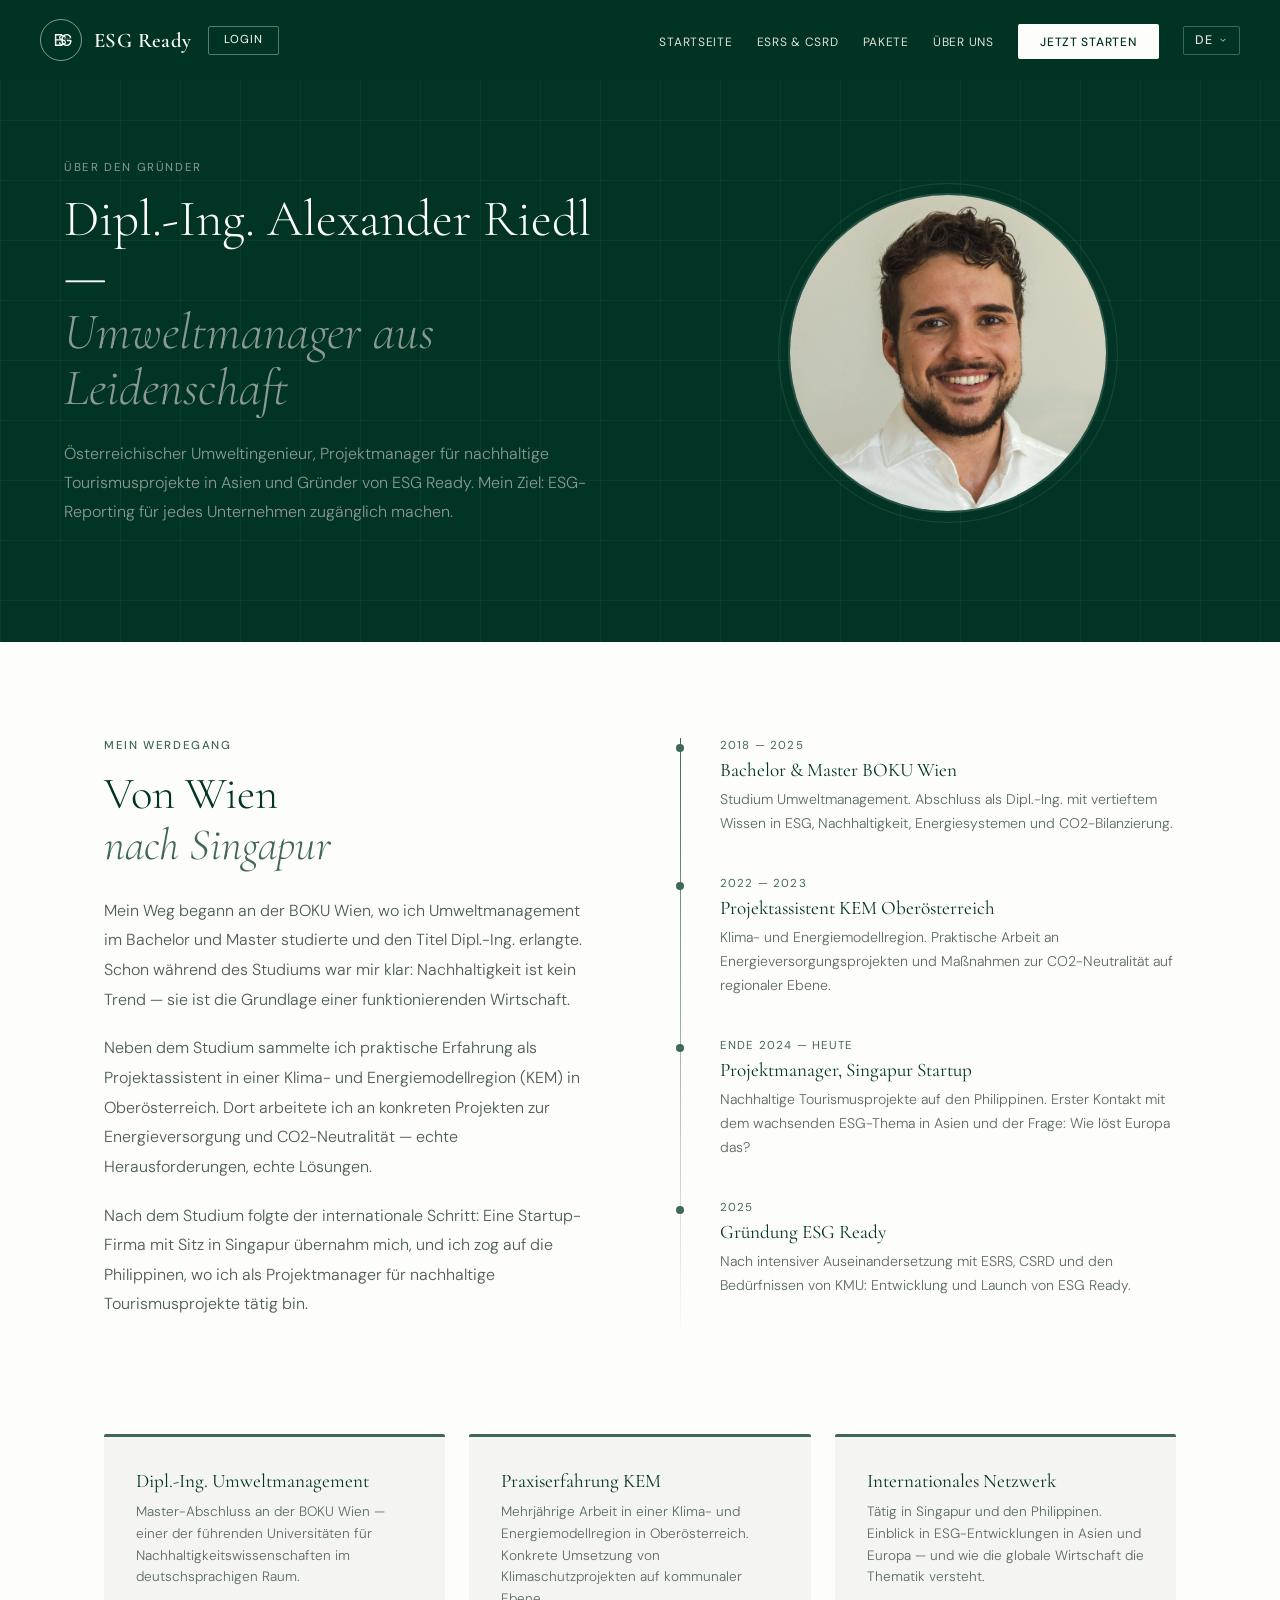
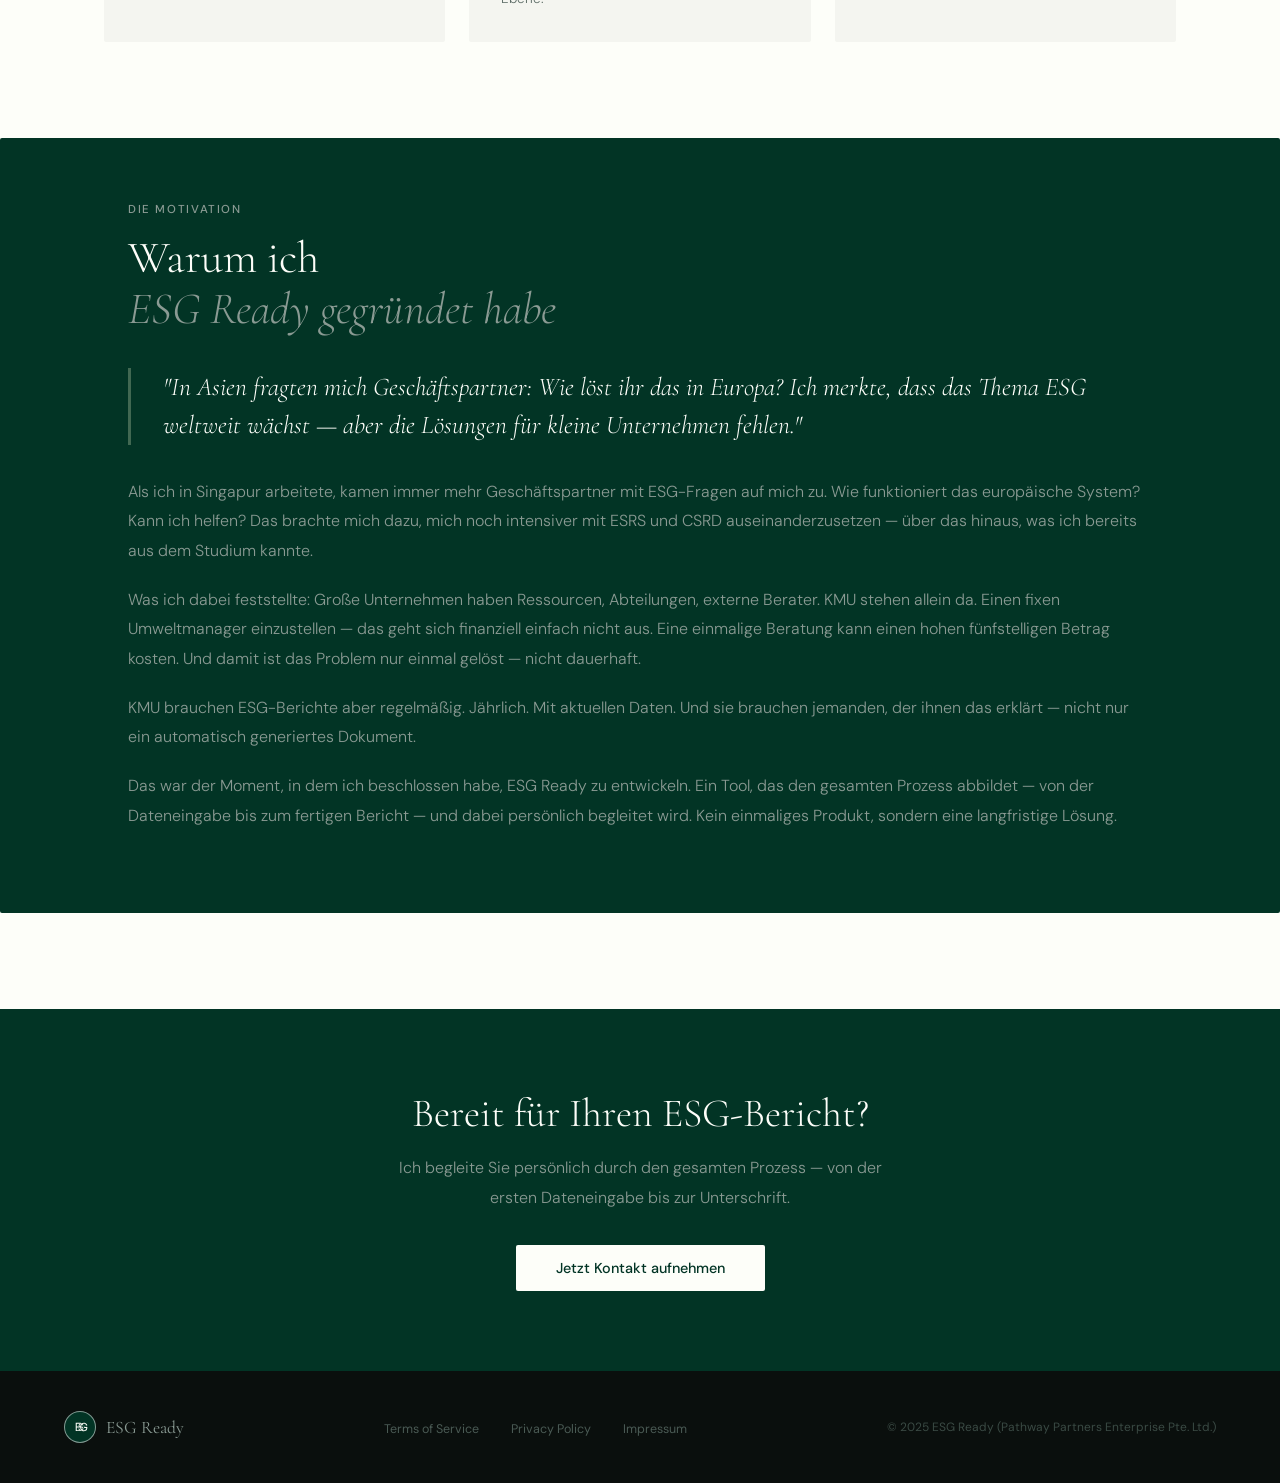
==== commit 17cc4cc6: "Update about.html" ====
--- a/about.html
+++ b/about.html
@@ -7,6 +7,7 @@
     <link rel="preconnect" href="https://fonts.googleapis.com">
     <link rel="preconnect" href="https://fonts.gstatic.com" crossorigin>
     <link href="https://fonts.googleapis.com/css2?family=Cormorant+Garamond:ital,wght@0,300;0,400;0,600;1,300;1,400&family=DM+Sans:wght@300;400;500&display=swap" rel="stylesheet">
+    <link rel="stylesheet" href="contact-modal.css">
     <style>
         :root { --deep: #023425; --mid: #416852; --sage: #8a9a93; --cream: #fdfef9; --light: #dfe1d6; --black: #0a0f0d; }
         *, *::before, *::after { margin: 0; padding: 0; box-sizing: border-box; }
@@ -261,7 +262,7 @@
     <div class="cta-block">
         <h2 data-i18n="about.cta_title">Bereit für Ihren ESG-Bericht?</h2>
         <p data-i18n="about.cta_text">Ich begleite Sie persönlich durch den gesamten Prozess — von der ersten Dateneingabe bis zur Unterschrift.</p>
-        <a href="index.html#contact" class="btn-primary" data-i18n="about.cta_button">Jetzt Kontakt aufnehmen</a>
+        <a href="#" class="btn-primary js-open-inquiry" data-i18n="about.cta_button" data-inquiry-source="About CTA">Jetzt Kontakt aufnehmen</a>
     </div>
 
     <footer>
@@ -275,7 +276,7 @@
                 <li><a href="#" data-i18n="common.footer_privacy">Privacy Policy</a></li>
                 <li><a href="#" data-i18n="common.footer_imprint">Impressum</a></li>
             </ul>
-            <span class="footer-copy">&copy; 2025 ESG Ready Pte. Ltd.</span>
+            <span class="footer-copy">&copy; 2025 ESG Ready (Pathway Partners Enterprise Pte. Ltd.)</span>
         </div>
     </footer>
 
@@ -459,5 +460,90 @@
     });
 })();
 </script>
+<div class="contact-modal" id="contactModal" aria-hidden="true">
+    <div class="contact-modal__backdrop"></div>
+
+    <div class="contact-modal__dialog">
+        <button type="button" class="contact-modal__close" data-close-contact-modal>&times;</button>
+
+        <span class="contact-modal__tag">Anfrage</span>
+        <h2 class="contact-modal__title">Kontakt aufnehmen</h2>
+        <p class="contact-modal__text">
+            Senden Sie uns Ihre Anfrage. Nach dem Absenden erhalten Sie die Angaben direkt per E-Mail über Netlify Forms.
+        </p>
+
+        <form
+            id="leadInquiryForm"
+            name="lead-inquiry"
+            method="POST"
+            data-netlify="true"
+            netlify-honeypot="bot-field"
+            class="contact-form"
+        >
+            <input type="hidden" name="form-name" value="lead-inquiry">
+            <input type="hidden" name="subject" data-remove-prefix value="Neue Anfrage über ESG Ready">
+            <input type="hidden" name="source" value="">
+            <input type="hidden" name="page" value="">
+
+            <p class="hidden-bot-field">
+                <label>Do not fill this out if you're human: <input name="bot-field" type="text"></label>
+            </p>
+
+            <div class="contact-form__row">
+                <div class="contact-form__field">
+                    <label for="inq-name">Name</label>
+                    <input id="inq-name" name="name" type="text" required>
+                </div>
+
+                <div class="contact-form__field">
+                    <label for="inq-email">E-Mail</label>
+                    <input id="inq-email" name="email" type="email" required>
+                </div>
+            </div>
+
+            <div class="contact-form__row">
+                <div class="contact-form__field">
+                    <label for="inq-company">Unternehmen</label>
+                    <input id="inq-company" name="company" type="text" required>
+                </div>
+
+                <div class="contact-form__field">
+                    <label for="inq-phone">Telefon</label>
+                    <input id="inq-phone" name="phone" type="text">
+                </div>
+            </div>
+
+            <div class="contact-form__field">
+                <label for="inq-topic">Thema</label>
+                <select id="inq-topic" name="topic" required>
+                    <option value="">Bitte wählen</option>
+                    <option value="ESG Ready">ESG Ready</option>
+                    <option value="ESG Certified">ESG Certified</option>
+                    <option value="ESG Partner">ESG Partner</option>
+                    <option value="General question">Allgemeine Frage</option>
+                </select>
+            </div>
+
+            <div class="contact-form__field">
+                <label for="inq-message">Nachricht</label>
+                <textarea id="inq-message" name="message" required></textarea>
+            </div>
+
+            <div class="contact-form__actions">
+                <button type="submit" class="btn-primary">Anfrage senden</button>
+                <button type="button" class="btn-ghost" data-close-contact-modal>Abbrechen</button>
+            </div>
+
+            <div class="contact-form__success">Danke — Ihre Anfrage wurde gesendet.</div>
+            <div class="contact-form__error">Senden fehlgeschlagen. Bitte versuchen Sie es erneut.</div>
+
+            <p class="contact-form__note">
+                Felder wie Seite und Button-Herkunft werden automatisch mitgeschickt, damit Sie sehen, woher die Anfrage kam.
+            </p>
+        </form>
+    </div>
+</div>
+
+<script src="contact-modal.js"></script>
 </body>
 </html>
--- a/contact-modal.css
+++ b/contact-modal.css
@@ -0,0 +1,161 @@
+.contact-modal {
+    position: fixed;
+    inset: 0;
+    z-index: 9999;
+    display: none;
+}
+
+.contact-modal.is-open {
+    display: block;
+}
+
+.contact-modal__backdrop {
+    position: absolute;
+    inset: 0;
+    background: rgba(10, 15, 13, 0.6);
+    backdrop-filter: blur(6px);
+}
+
+.contact-modal__dialog {
+    position: relative;
+    width: min(680px, calc(100vw - 2rem));
+    max-height: calc(100vh - 2rem);
+    overflow-y: auto;
+    margin: 1rem auto;
+    background: var(--cream);
+    color: var(--black);
+    border-radius: 4px;
+    box-shadow: 0 24px 80px rgba(0,0,0,0.28);
+    padding: 2rem;
+}
+
+.contact-modal__close {
+    position: absolute;
+    top: 1rem;
+    right: 1rem;
+    border: 0;
+    background: transparent;
+    color: var(--deep);
+    font-size: 1.5rem;
+    line-height: 1;
+    cursor: pointer;
+}
+
+.contact-modal__tag {
+    font-size: 0.72rem;
+    letter-spacing: 0.14em;
+    text-transform: uppercase;
+    color: var(--mid);
+    font-weight: 500;
+    margin-bottom: 0.75rem;
+    display: block;
+}
+
+.contact-modal__title {
+    font-family: 'Cormorant Garamond', serif;
+    font-size: clamp(2rem, 4vw, 3rem);
+    font-weight: 300;
+    line-height: 1.1;
+    color: var(--deep);
+    margin-bottom: 0.8rem;
+}
+
+.contact-modal__text {
+    font-size: 0.98rem;
+    font-weight: 300;
+    color: #4a5a54;
+    line-height: 1.75;
+    margin-bottom: 1.5rem;
+}
+
+.contact-form {
+    display: grid;
+    gap: 1rem;
+}
+
+.contact-form__row {
+    display: grid;
+    grid-template-columns: 1fr 1fr;
+    gap: 1rem;
+}
+
+.contact-form__field {
+    display: grid;
+    gap: 0.45rem;
+}
+
+.contact-form__field label {
+    font-size: 0.78rem;
+    letter-spacing: 0.06em;
+    text-transform: uppercase;
+    color: var(--mid);
+}
+
+.contact-form__field input,
+.contact-form__field select,
+.contact-form__field textarea {
+    width: 100%;
+    border: 1px solid #d6d9d1;
+    background: #fff;
+    color: var(--black);
+    padding: 0.9rem 1rem;
+    border-radius: 2px;
+    font: inherit;
+}
+
+.contact-form__field textarea {
+    min-height: 140px;
+    resize: vertical;
+}
+
+.contact-form__actions {
+    display: flex;
+    align-items: center;
+    gap: 1rem;
+    margin-top: 0.5rem;
+}
+
+.contact-form__note {
+    font-size: 0.82rem;
+    color: #66756e;
+    line-height: 1.6;
+}
+
+.contact-form__success,
+.contact-form__error {
+    display: none;
+    margin-top: 0.75rem;
+    font-size: 0.9rem;
+}
+
+.contact-form__success.is-visible {
+    display: block;
+    color: #1f6a49;
+}
+
+.contact-form__error.is-visible {
+    display: block;
+    color: #9a2f2f;
+}
+
+.hidden-bot-field {
+    position: absolute !important;
+    left: -9999px !important;
+    opacity: 0 !important;
+    pointer-events: none !important;
+}
+
+@media (max-width: 700px) {
+    .contact-modal__dialog {
+        padding: 1.4rem;
+    }
+
+    .contact-form__row {
+        grid-template-columns: 1fr;
+    }
+
+    .contact-form__actions {
+        flex-direction: column;
+        align-items: stretch;
+    }
+}
